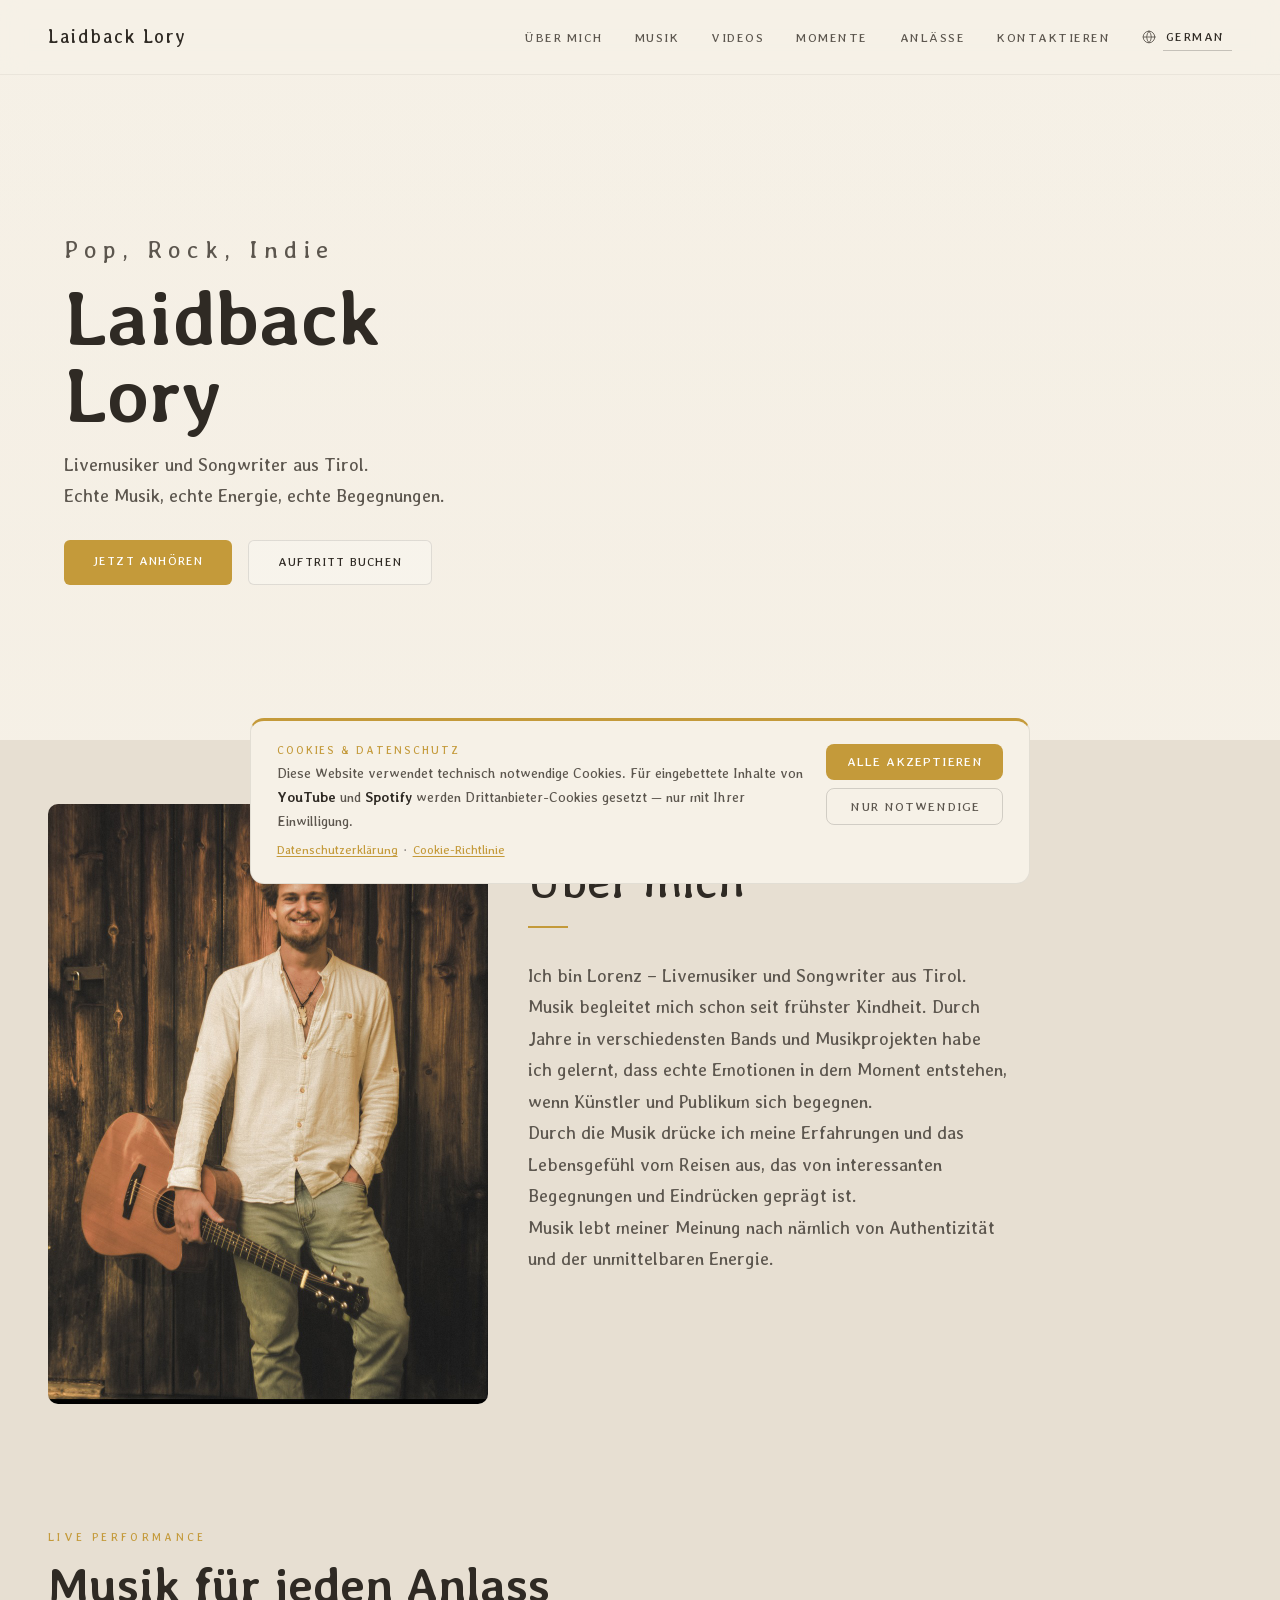
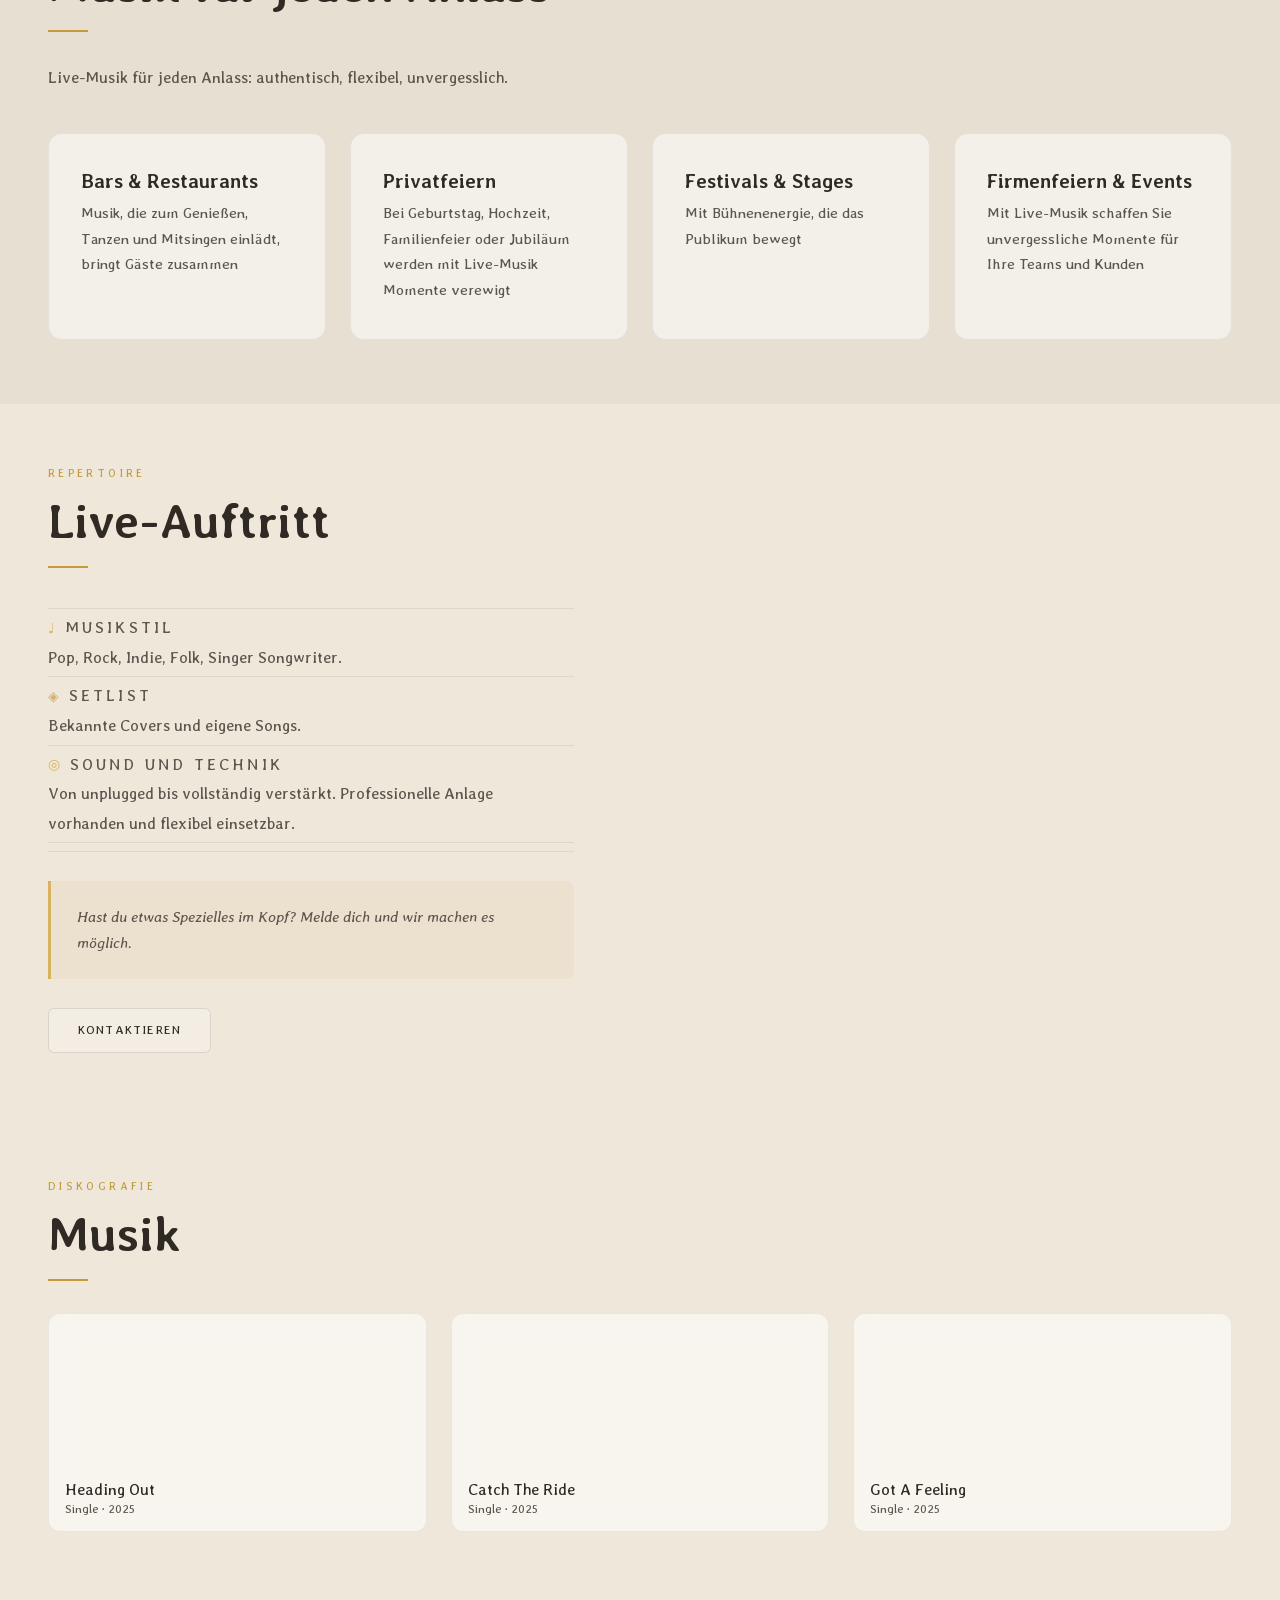
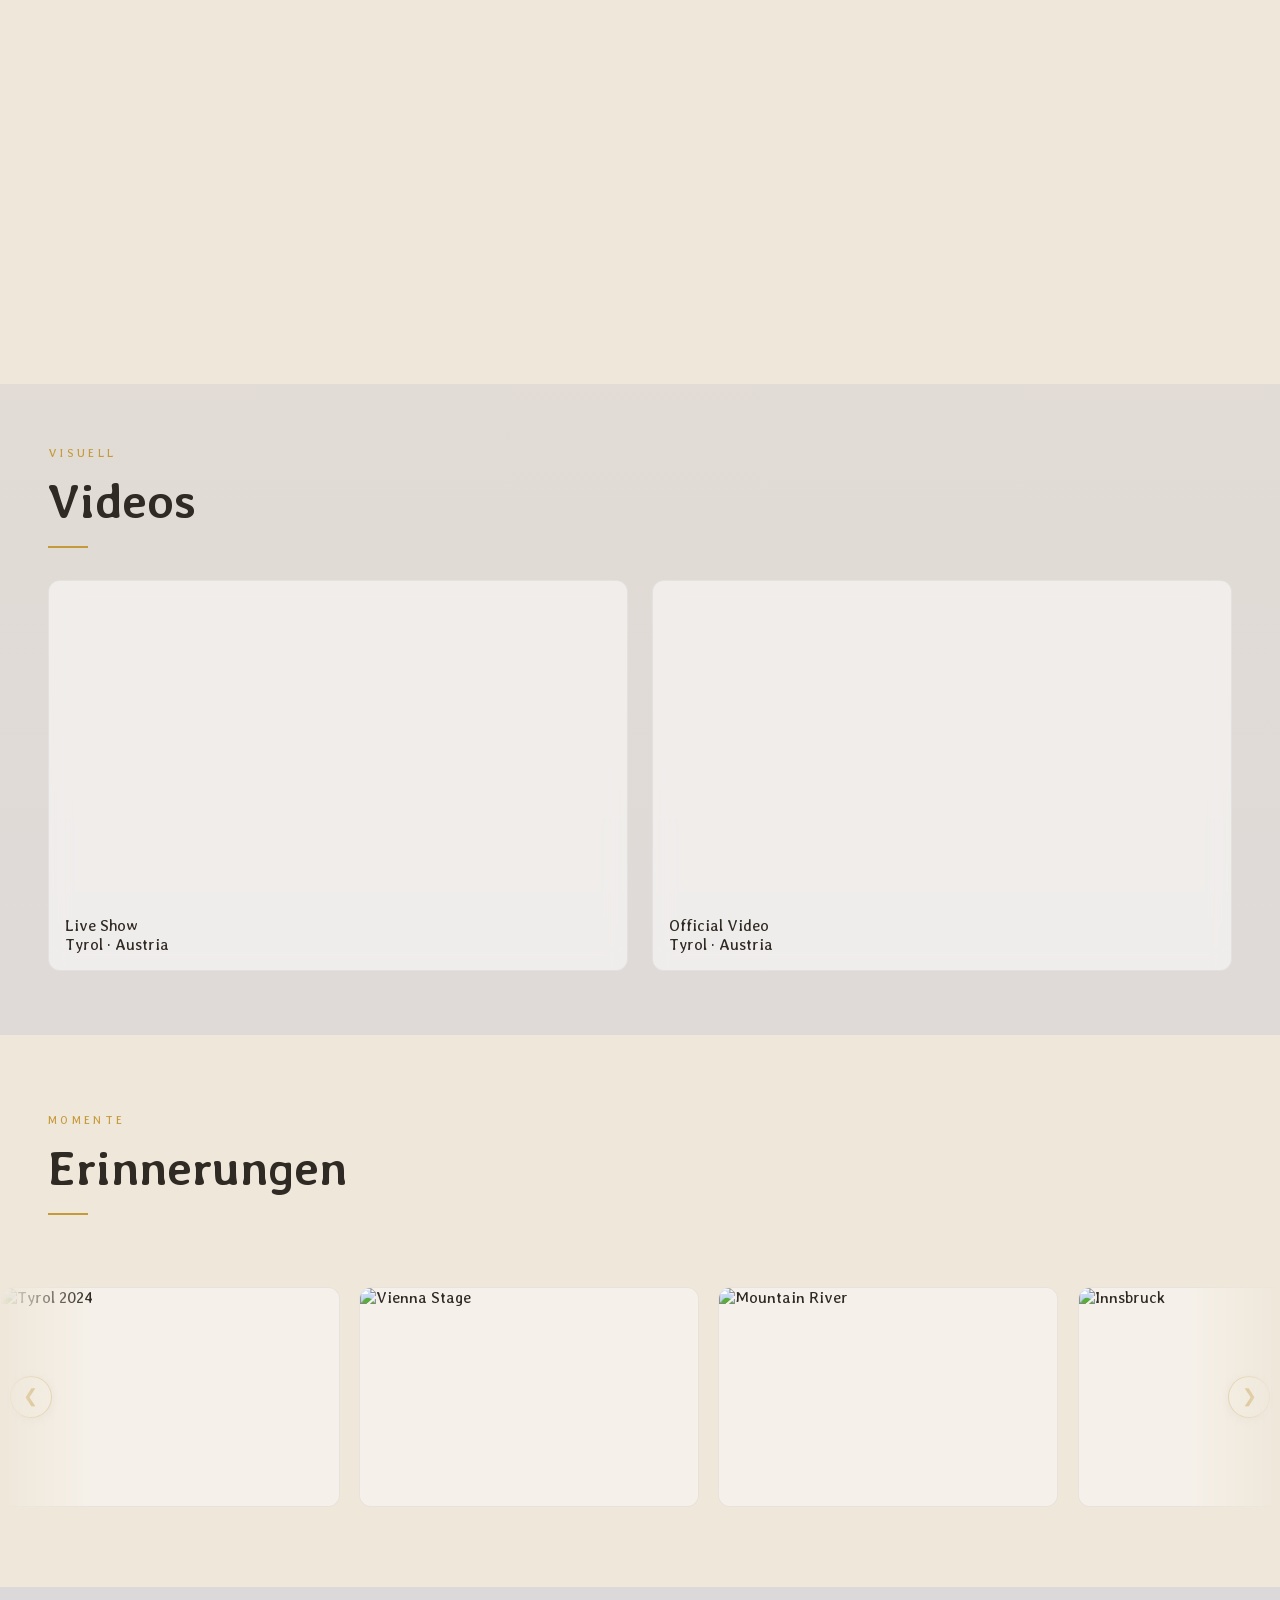
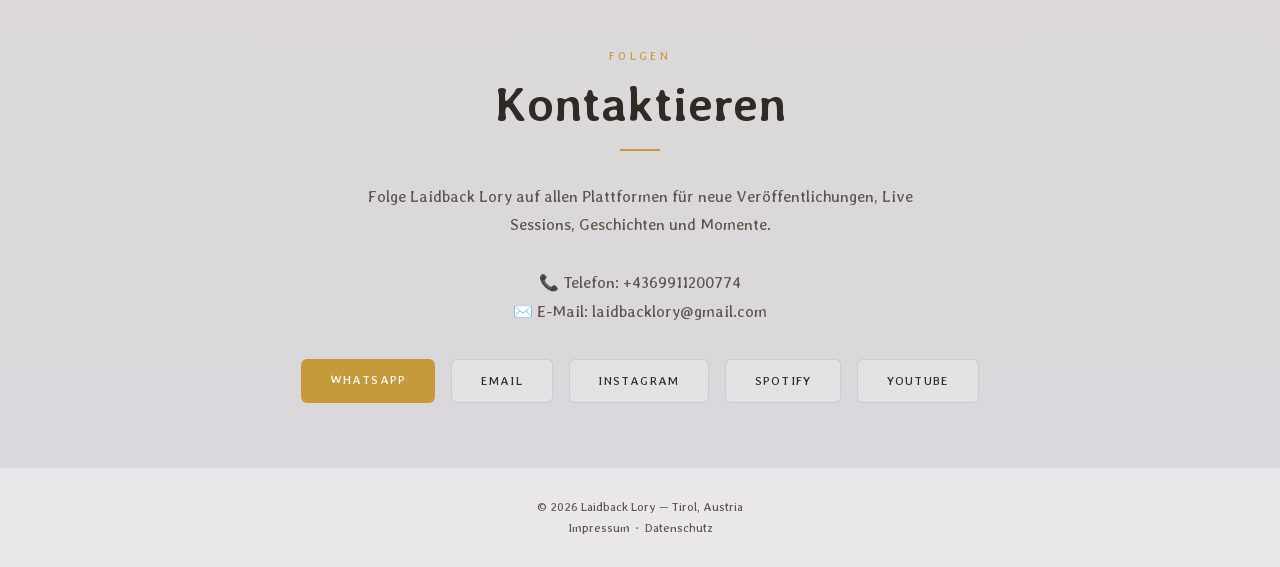
==== index.html @ b8205ab9 "textose" ====
<!DOCTYPE html>
<html lang="de">
<head>
  <meta charset="UTF-8" />
  <meta name="viewport" content="width=device-width, initial-scale=1.0"/>
  <link rel="icon" type="image/x-icon" href="./favicon.ico">
  <link rel="apple-touch-icon" href="./img/favicon.png">

  <!-- ═══════════════════════════════════════════════════
       SEO — Title & Description
       Palabras clave prioritarias: Livemusiker Tirol,
       Hochzeitsmusiker, Alleinunterhalter, Singer Songwriter
  ═══════════════════════════════════════════════════ -->
  <title>Laidback Lory — Livemusiker &amp; Singer Songwriter aus Tirol | Hochzeiten &amp; Events</title>
  <meta name="description" content="Livemusiker und Singer-Songwriter aus Tirol. Indie, Folk &amp; Akustikgitarre für Hochzeiten, Firmenfeiern, Festivals und Privatfeiern in Österreich. Jetzt Auftritt anfragen!">
  <meta name="robots" content="index, follow">

  <!-- ═══════════════════════════════════════════════════
       hreflang — indica a Google los 3 idiomas del sitio
  ═══════════════════════════════════════════════════ -->
  <link rel="alternate" hreflang="de" href="https://www.laidbacklory.com/">
  <link rel="alternate" hreflang="en" href="https://www.laidbacklory.com/?lang=en">
  <link rel="alternate" hreflang="es" href="https://www.laidbacklory.com/?lang=es">
  <link rel="alternate" hreflang="x-default" href="https://www.laidbacklory.com/">

  <!-- ═══════════════════════════════════════════════════
       Open Graph (redes sociales)
  ═══════════════════════════════════════════════════ -->
  <meta property="og:type"        content="website">
  <meta property="og:url"         content="https://www.laidbacklory.com/">
  <meta property="og:title"       content="Laidback Lory — Livemusiker aus Tirol | Hochzeiten &amp; Events">
  <meta property="og:description" content="Livemusiker und Singer-Songwriter aus Tirol. Indie, Folk &amp; Akustikgitarre für Hochzeiten, Firmenfeiern und Festivals in Österreich.">
  <meta property="og:image"       content="https://www.laidbacklory.com/img/og-image.jpg">
  <meta property="og:locale"      content="de_AT">
  <meta property="og:locale:alternate" content="en_US">
  <meta property="og:locale:alternate" content="es_ES">
  <meta name="twitter:card"        content="summary_large_image">
  <meta name="twitter:title"       content="Laidback Lory — Livemusiker aus Tirol">
  <meta name="twitter:description" content="Indie, Folk &amp; Akustikgitarre für Hochzeiten und Events in Tirol &amp; Österreich.">
  <meta name="twitter:image"       content="https://www.laidbacklory.com/img/og-image.jpg">
  <link rel="canonical" href="https://www.laidbacklory.com/">

  <!-- ═══════════════════════════════════════════════════
       Schema.org — MusicGroup (datos estructurados)
       Ayuda a Google a entender quién es, qué hace y dónde
  ═══════════════════════════════════════════════════ -->
  <script type="application/ld+json">
  {
    "@context": "https://schema.org",
    "@type": "MusicGroup",
    "name": "Laidback Lory",
    "url": "https://www.laidbacklory.com",
    "description": "Livemusiker und Singer-Songwriter aus Tirol, Österreich. Indie, Folk, Pop und Akustikgitarre für Hochzeiten, Firmenfeiern, Festivals und Privatfeiern.",
    "genre": ["Folk", "Indie", "Pop", "Rock", "Acoustic", "Singer-Songwriter"],
    "areaServed": [
      { "@type": "AdministrativeArea", "name": "Tirol" },
      { "@type": "Country", "name": "Österreich" },
      { "@type": "Country", "name": "Austria" }
    ],
    "knowsLanguage": ["de", "en", "es"],
    "contactPoint": {
      "@type": "ContactPoint",
      "telephone": "+43-000-000-000",
      "contactType": "bookings",
      "availableLanguage": ["German", "English", "Spanish"]
    },
    "sameAs": [
      "https://www.instagram.com/laidbacklory",
      "https://open.spotify.com/artist/laidbacklory",
      "https://www.youtube.com/@laidbacklory"
    ],
    "performer": {
      "@type": "Person",
      "name": "Lorenz",
      "jobTitle": "Livemusiker & Singer-Songwriter",
      "address": {
        "@type": "PostalAddress",
        "addressRegion": "Tirol",
        "addressCountry": "AT"
      }
    }
  }
  </script>

  <link href="https://fonts.googleapis.com/css2?family=Averia+Libre:ital,wght@0,300;0,400;0,700;1,300;1,400;1,700&family=Londrina+Solid:wght@100;300;400;900&display=swap" rel="stylesheet">
  <link href="https://fonts.googleapis.com/css2?family=Averia+Libre:ital,wght@0,300;0,400;0,700;1,300;1,400;1,700&family=Londrina+Solid:wght@100;300;400;900&family=Potta+One&family=Titan+One&display=swap" rel="stylesheet">
  <link href="https://fonts.googleapis.com/css2?family=Averia+Libre:ital,wght@0,300;0,400;0,700;1,300;1,400;1,700&family=Caprasimo&family=Londrina+Solid:wght@100;300;400;900&family=Potta+One&family=Titan+One&display=swap" rel="stylesheet">
  <link href="https://fonts.googleapis.com/css2?family=Cormorant+Garamond:ital,wght@0,300;0,400;0,500;0,600;0,700;1,300;1,400;1,500;1,600;1,700&family=Averia+Libre:ital,wght@0,300;0,400;0,700;1,300;1,400;1,700&family=Londrina+Solid:wght@100;300;400;900&display=swap" rel="stylesheet">

  <link rel="stylesheet" href="style.css">

  <style>
    /* ─────────────────────────────────────────────────────────
       Estilos de layout del Hero y About.
       Los tamaños de imagen y fuentes se controlan desde style.css
       en la sección "ZONA DE EDICIÓN FÁCIL" al principio del archivo.
    ───────────────────────────────────────────────────────── */
    #hero {
      height: calc(100vh - 160px) !important;
      min-height: 500px !important;
      display: flex !important;
      align-items: center !important;
      justify-content: flex-start !important;
      padding: 9rem 4rem 4rem !important;
      box-sizing: border-box !important;
    }
    #hero h1 {
      line-height: 1.0;
      margin-bottom: 1rem;
    }
    #hero .hero-sub {
      margin-bottom: 1.8rem;
      max-width: 520px;
    }
    #about {
      display: flex;
      align-items: center;
      box-sizing: border-box;
    }
    #about .about-inner {
      gap: 2.5rem;
      max-width: 960px;
      align-items: stretch;
    }

    @media (max-width: 768px) {
      #hero {
        height: auto !important;
        min-height: 55vh !important;
        padding: 6rem 1.5rem 3rem !important;
        align-items: flex-start !important;
      }
      #hero .hero-sub { max-width: 100%; }
      .hero-ctas { justify-content: center; }
      #about .about-inner {
        flex-direction: column;
        text-align: left;
        gap: 1rem;
      }
      #about .about-text .section-label,
      #about .about-text h2 {
        text-align: left;
        color: var(--text-dark);
      }
      #about .about-text .section-label {
        color: #c49a3a; /* --mustard */
      }
    }
  </style>
</head>

<body>

  <nav>
    <a href="#hero" class="nav-logo">Laidback Lory</a>

    <!-- Botón hamburguesa — solo visible en mobile (CSS lo muestra) -->
    <button class="nav-hamburger" id="navHamburger" aria-label="Open menu" aria-expanded="false">
      <span></span>
      <span></span>
      <span></span>
    </button>

    <div class="nav-right" id="navRight">
      <ul class="nav-links">
         <li><a href="#about"     data-i18n="about">About</a></li>
        <li><a href="#music"     data-i18n="music">Music</a></li>
        <li><a href="#videos"    data-i18n="videos">Videos</a></li>
        <li><a href="#galeria"   data-i18n="navMoments">Moments</a></li>
        <li><a href="#servicios" data-i18n="navLive">Live</a></li>
        <li><a href="#contact"   data-i18n="contact">Connect</a></li>
      </ul>
      <div style="display:flex; align-items:center; gap:0.4rem;">
  <svg width="14" height="14" viewBox="0 0 24 24" fill="none" stroke="currentColor" stroke-width="1.5" stroke-linecap="round" stroke-linejoin="round" style="color:var(--text-soft); flex-shrink:0;">
    <circle cx="12" cy="12" r="10"/>
    <path d="M2 12h20M12 2a15.3 15.3 0 0 1 4 10 15.3 15.3 0 0 1-4 10 15.3 15.3 0 0 1-4-10 15.3 15.3 0 0 1 4-10z"/>
  </svg>
  <select id="languageSwitcher">
    <option value="en">English</option>
    <option value="es">Spanish</option>
    <option value="de">German</option>
  </select>
</div>
    </div>
  </nav>


  <!-- HERO — mitad superior de la pantalla -->
  <section id="hero">
    <div class="hero-content">
      <p class="hero-tag" data-i18n="heroTag">Austrian Indie / Folk Soul</p>
      <h1>Laidback<br>Lory</h1>
      <p class="hero-sub" data-i18n="heroSub">
        Livemusiker und Songwriter aus Tirol
Echte Musik, echte Energie, echte Begegnungen
      </p>
      <div class="hero-ctas">
        <a href="#music"   class="btn btn-primary" data-i18n="listen">Jetzt anhören</a>
        <a href="#contact" class="btn btn-outline"  data-i18n="bookShow">Auftritt buchen</a>
      </div>
    </div>
  </section>


  <!-- ABOUT — mitad inferior de la pantalla, visible sin scroll -->
  <section id="about">
    <div class="about-inner">
      <img class="about-img" src="./img/Laidback_Lory-about.jpg" alt="Laidback Lory — Livemusiker und Singer-Songwriter aus Tirol, Österreich">
      <div class="about-text">
        <p class="section-label" data-i18n="artist">Der Kunstler</p>
        <h2 data-i18n="aboutTitle">Über mich</h2>
        <div class="divider"></div>
        <p data-i18n="about1">
        Ich bin Lorenz – Livemusiker und Songwriter aus Tirol. Musik begleitet mich schon seit frühster Kindheit. Durch Jahre in verschiedensten Bands und Musikprojekten habe ich gelernt, dass echte Emotionen in dem Moment entstehen, wenn Künstler und Publikum sich begegnen.<br>Durch die Musik drücke ich meine Erfahrungen und das Lebensgefühl vom Reisen aus, das von interessanten Begegnungen und Eindrücken geprägt ist.<br>Musik lebt meiner Meinung nach nämlich von Authentizität und der unmittelbaren Energie.<br>Für verschiedenste Feiern und Events passe ich mein Set flexibel an die Atmosphäre vor Ort an.
      </p>
        <!-- <p data-i18n="about2" style="margin-top:0.4rem;">
          Her music travels between quiet acoustic moments
          and atmospheric electronic soundscapes inspired by Central Europe.
        </p> -->  
      </div>
    </div>
  </section>


  <!-- El resto del sitio — sin cambios -->
    <section id="servicios">
    <p class="section-label rv" data-i18n="liveLabel">Live Performance</p>
    <h2 class="rv rv-d1" data-i18n="serviciosTitle">Musik fur <em>jeden Anlass</em></h2>
    <div class="divider rv rv-d2"></div>
    <p class="rv rv-d2" style="max-width:580px; color:var(--text-soft); line-height:1.8; margin-bottom:0;" data-i18n="serviciosSub">
     Live-Musik für jeden Anlass: authentisch, flexibel, unvergesslich
    </p>
    <div class="servicios-grid">
      <article class="s-card rv rv-d1"><h3 data-i18n="s1Title">Bars & Restaurants</h3><p data-i18n="s1Text">Musik, die zum Genießen, Tanzen und Mitsingen einlädt bringt Gäste zusammen</p></article>
      <article class="s-card rv rv-d2"><h3 data-i18n="s2Title">Privatfeiern</h3><p data-i18n="s2Text">Mit Live-Musik werden Geburtstag, Familienfeier oder Jubiläum zu einem echten Highlight</p></article>
      <article class="s-card rv rv-d3"><h3 data-i18n="s3Title">Festivals & Stages</h3><p data-i18n="s3Text">Mit Bühnenenergie, die das Publikum bewegt</p></article>
      <article class="s-card rv rv-d3"><h3 data-i18n="s4Title">Firmenfeiern & Events</h3><p data-i18n="s4Text">Mit Live-Musik schaffen Sie unvergessliche Momente für Ihre Teams und Kunden</p></article>
    </div>
  </section>

  <section id="repertorio">
    <p class="section-label rv" data-i18n="repLabel">Repertoire</p>
    <h2 class="rv rv-d1" data-i18n="repTitle">Live-Auftritt</h2>
    <div class="divider rv rv-d1"></div>
    <div class="rep-layout">
      <div class="rep-sticky">
        <div class="rep-pillars rv rv-d2">
          <div class="rep-pillar">
            <div>
              <p class="rep-pillar-title"><span class="rep-pillar-icon">♩</span><span data-i18n="pillar1Title">Musikstil</span></p>
              <p class="rep-pillar-text" data-i18n="pillar1Text">Indie, Folk, Pop, Rock & Singer-Songwriter — Covers und eigene Songs</p>
            </div>
          </div>
          <div class="rep-pillar">
            <div>
              <p class="rep-pillar-title"><span class="rep-pillar-icon">◈</span><span data-i18n="pillar2Title">Equipment</span></p>
              <p class="rep-pillar-text" data-i18n="pillar2Text">Gitarre, Looper, professionelle PA-Anlage — von unplugged bis vollverstärkt</p>
            </div>
          </div>
          <div class="rep-pillar">
            <div>
              <p class="rep-pillar-title"><span class="rep-pillar-icon">◎</span><span data-i18n="pillar3Title">Flexibilität</span></p>
              <p class="rep-pillar-text" data-i18n="pillar3Text">Set-Dauer und Repertoire individuell anpassbar — Songwünsche willkommen</p>
            </div>
          </div>
          <div class="rep-pillar">
            <!-- <div>
              <p class="rep-pillar-title"><span class="rep-pillar-icon">✦</span><span data-i18n="pillar4Title">Format</span></p>
              <p class="rep-pillar-text" data-i18n="pillar4Text">Solo-Auftritt — ideal für intime Bühnen bis zu mittelgroßen Veranstaltungen</p>
            </div> -->
          </div>
        </div>
        <blockquote class="rep-note rv rv-d2" data-i18n="repNote">Have a special song in mind? Get in touch and we'll make it happen.</blockquote>
        <div class="rv rv-d3"><a href="#contact" class="btn btn-outline" data-i18n="repCta">Request full setlist</a></div>
      </div>
    </div>
  </section>

 <section id="music">
    <p class="section-label" data-i18n="discography">Discography</p>
    <h2 data-i18n="music">Music</h2>
    <div class="divider"></div>
    <div class="music-grid">
      <div class="track-card">
        <iframe data-src="https://open.spotify.com/embed/track/6Fq4DmvJcsZz1ywPR0eYbF?utm_source=generator"
          height="152" frameborder="0" allowfullscreen loading="lazy"></iframe>
        <div class="track-info">
          <div class="track-title">Heading Out</div>
          <div class="track-meta">Single · 2025</div>
        </div>
      </div>
      <div class="track-card">
        <iframe data-src="https://open.spotify.com/embed/track/1SypeqKAoQHPeNFh4oejbU?utm_source=generator"
          height="152" frameborder="0" allowfullscreen loading="lazy"></iframe>
        <div class="track-info">
          <div class="track-title">Catch The Ride</div>
          <div class="track-meta">Single · 2025</div>
        </div>
      </div>
      <div class="track-card">
        <iframe data-src="https://open.spotify.com/embed/track/1qgeUpsmSzLMVJacDLlB7W?utm_source=generator"
          height="152" frameborder="0" allowfullscreen loading="lazy"></iframe>
        <div class="track-info">
          <div class="track-title">Got A Feeling</div>
          <div class="track-meta">Single · 2025</div>
        </div>
      </div>
    </div>

    <iframe data-src="https://open.spotify.com/embed/artist/5jJbUvjXngPY0l676sx9o9?utm_source=generator"
      height="352" frameborder="0" allowfullscreen loading="lazy"
      style="width:100%; margin-top:2rem; border-radius:12px;"></iframe>

  </section>

  <section id="videos">
    <p class="section-label" data-i18n="visual">Visual</p>
    <h2 data-i18n="videos">Videos</h2>
    <div class="divider"></div>
    <div class="videos-grid">
      <div class="video-card">
        <iframe id="yt-player-1" width="560" height="315" data-src="https://www.youtube.com/embed/ZXXaBeXzR88?si=EZ4oZ8S_-kQ9oPBI&enablejsapi=1" title="YouTube video player" frameborder="0" allow="accelerometer; autoplay; clipboard-write; encrypted-media; gyroscope; picture-in-picture; web-share" referrerpolicy="strict-origin-when-cross-origin" allowfullscreen></iframe>
        <div class="video-caption">
          <div class="video-title">Live Show</div>
          <div class="video-meta">Tyrol · Austria</div>
        </div>
      </div>
      <div class="video-card">
       <iframe id="yt-player-2" width="560" height="315" data-src="https://www.youtube.com/embed/-y1u0v4qzKI?si=m6DrX0H7h5IZ5uZw&enablejsapi=1" title="YouTube video player" frameborder="0" allow="accelerometer; autoplay; clipboard-write; encrypted-media; gyroscope; picture-in-picture; web-share" referrerpolicy="strict-origin-when-cross-origin" allowfullscreen></iframe>
        <div class="video-caption">
          <div class="video-title">Official Video</div>
          <div class="video-meta">Tyrol · Austria</div>
        </div>
      </div>
    </div>
  </section>

  <section id="galeria">
    <div class="galeria-header">
      <p class="section-label rv" data-i18n="momentsLabel">Momente</p>
      <h2 class="rv rv-d1" data-i18n="momentsTitle">Live <em>Erinnerungen</em></h2>
      <div class="divider rv rv-d2"></div>
    </div>
    <div class="carousel-wrap">
      <button class="carousel-btn prev" id="carouselPrev" aria-label="Anterior">&#10094;</button>
      <button class="carousel-btn next" id="carouselNext" aria-label="Siguiente">&#10095;</button>
      <div class="carousel-track" id="carouselTrack">
        <div class="c-item"><img src="img/examp2.png" alt="Tyrol 2024" loading="lazy"><div class="c-overlay"><span class="c-label">Tyrol Sessions · 2024</span></div></div>
        <div class="c-item"><img src="img/Laidback Lory--3.jpg" alt="Vienna Stage" loading="lazy"><div class="c-overlay"><span class="c-label">Vienna Stage · Jan 2025</span></div></div>
        <div class="c-item"><img src="https://images.unsplash.com/photo-1506157786151-b8491531f063?w=800&q=80" alt="Mountain River" loading="lazy"><div class="c-overlay"><span class="c-label">Mountain River Session</span></div></div>
        <div class="c-item"><img src="https://images.unsplash.com/photo-1415201364774-f6f0bb35f28f?w=800&q=80" alt="Innsbruck" loading="lazy"><div class="c-overlay"><span class="c-label">Acoustic Set · Innsbruck</span></div></div>
        <div class="c-item"><img src="https://images.unsplash.com/photo-1524368535928-5b5e00ddc76b?w=800&q=80" alt="Festival" loading="lazy"><div class="c-overlay"><span class="c-label">Outdoor Festival · Summer</span></div></div>
        <div class="c-item"><img src="https://images.unsplash.com/photo-1511671782779-c97d3d27a1d4?w=800&q=80" alt="Studio" loading="lazy"><div class="c-overlay"><span class="c-label">Studio Day · 2024</span></div></div>
        <!-- duplicados-->
        <div class="c-item" aria-hidden="true"><img src="img/examp2.png" alt="" loading="lazy"><div class="c-overlay"><span class="c-label">Tyrol Sessions · 2024</span></div></div>
        <div class="c-item" aria-hidden="true"><img src="img/Laidback Lory-4308 1.jpg" alt="" loading="lazy"><div class="c-overlay"><span class="c-label">Vienna Stage · Jan 2025</span></div></div>
        <div class="c-item" aria-hidden="true"><img src="https://images.unsplash.com/photo-1506157786151-b8491531f063?w=800&q=80" alt="" loading="lazy"><div class="c-overlay"><span class="c-label">Mountain River Session</span></div></div>
        <div class="c-item" aria-hidden="true"><img src="https://images.unsplash.com/photo-1415201364774-f6f0bb35f28f?w=800&q=80" alt="" loading="lazy"><div class="c-overlay"><span class="c-label">Acoustic Set · Innsbruck</span></div></div>
        <div class="c-item" aria-hidden="true"><img src="https://images.unsplash.com/photo-1524368535928-5b5e00ddc76b?w=800&q=80" alt="" loading="lazy"><div class="c-overlay"><span class="c-label">Outdoor Festival · Summer</span></div></div>
        <div class="c-item" aria-hidden="true"><img src="https://images.unsplash.com/photo-1511671782779-c97d3d27a1d4?w=800&q=80" alt="" loading="lazy"><div class="c-overlay"><span class="c-label">Studio Day · 2024</span></div></div>
      </div>
    </div>
  </section>

  <section id="contact">
    <div style="display:flex; flex-direction:column; align-items:center; text-align:center;">
      <p class="section-label" data-i18n="followAlong">Folgen</p>
      <h2 data-i18n="connect">kontaktieren</h2>
      <div class="divider" style="margin-left:auto; margin-right:auto;"></div>
      <p data-i18n="connectText" style="max-width:600px; line-height:1.8; color:var(--text-soft); margin-bottom:2rem;">
        Folge Laidback Lory auf allen Plattformen fur neue Veroffentlichungen, live Sessions, Geschichten und Momente.
      </p>
      <div class="social-buttons">
        <a href="https://wa.me/4369911200774?text=Hi%20Lory!%20I%27d%20like%20to%20book%20a%20show." target="_blank" rel="noopener" class="btn btn-primary">WhatsApp</a>
        <a href="mailto:laidbacklory@gmail.com" class="btn btn-outline">Email</a>
        <a href="https://www.instagram.com/laidbacklory" target="_blank" rel="noopener" class="btn btn-outline">Instagram</a>
        <a href="https://open.spotify.com/artist/5jJbUvjXngPY0l676sx9o9" target="_blank" rel="noopener" class="btn btn-outline">Spotify</a>
        <a href="https://www.youtube.com/@laidbacklory" target="_blank" rel="noopener" class="btn btn-outline">YouTube</a>
      </div>
    </div>
  </section>

  <footer>
  <p>© 2026 Laidback Lory — Tirol, Austria</p>
  <p style="margin-top:0.4rem;">
    <a href="impressum.html">Impressum</a> &nbsp;·&nbsp;
    <a href="datenschutz.html">Datenschutz</a>
  </p>
</footer>

  <script>
    const obs = new IntersectionObserver(entries => {
      entries.forEach(e => { if (e.isIntersecting) e.target.classList.add('v'); });
    }, { threshold: .1 });
    document.querySelectorAll('.rv').forEach(el => obs.observe(el));

    const translations = {
      en: {
music: "Music",
videos: "Videos",
about: "About Me",
contact: "Contact",
navMoments: "Moments",
navLive: "Live",

heroTag: "Austrian Indie / Folk Soul",
heroSub: "Live musician and songwriter from Tyrol.<br> Real music, real energy, real connections.",

listen: "Listen Now",
bookShow: "Book a Show",

discography: "Discography",
visual: "Visual",

artist: "The Artist",
aboutTitle: "About Me",

about1: "I'm Lorenz – a live musician and songwriter from Tyrol. Music has been part of my life since early childhood. Through years of playing in various bands and music projects, I've learned that genuine emotions arise when artists and audiences truly connect.<br>Through my music, I express my experiences and the spirit of travel, shaped by meaningful encounters and lasting impressions.<br>I believe music thrives on authenticity and the energy created in the moment.<br>For all kinds of celebrations and events, I adapt my set flexibly to match the atmosphere of the occasion.",

about2: "",

momentsLabel: "Moments",
momentsTitle: "Live Memories",

liveLabel: "Live Performance",
serviciosTitle: "Music for Every Occasion",
serviciosSub: "Live music for every occasion: authentic, flexible, unforgettable.",

s1Title: "Bars & Restaurants",
s1Text: "Music that invites people to enjoy, dance, and sing along, bringing guests together.",

s2Title: "Private Celebrations",
s2Text: "Live music turns birthdays, family celebrations, and anniversaries into truly memorable highlights.",

s3Title: "Festivals & Stages",
s3Text: "With stage energy that moves and engages the audience.",

s4Title: "Corporate Events",
s4Text: "Live music creates unforgettable moments for your teams and clients.",

repLabel: "Repertoire",
repTitle: "Live Performance",

pillar1Title: "Music Style",
pillar1Text: "Pop, Rock, Indie, Folk, Singer-Songwriter",
pillar2Title: "Setlist",
pillar2Text: "Well-known covers and original songs. Happy to discuss song requests in advance!",
pillar3Title: "Sound & Equipment",
pillar3Text: "From unplugged to fully amplified. Professional PA system available and flexibly deployable.",
pillar4Title: "Flexible Line-up",
pillar4Text: "Solo acoustic, duo or band — depending on the event and desired atmosphere.",

repNote: "Have a special song in mind? Get in touch and we'll make it happen.",
repCta: "Request Full Setlist",

followAlong: "Follow Along",
connect: "Contact",

connectText: "Follow Laidback Lory across all platforms for new releases, live sessions, stories and memorable moments.<br><br>📞 Phone: +43 XXX XXX XXXX<br>✉️ Email: info@laidbacklory.com",
},

      es: {
music: "Música",
videos: "Videos",
about: "Sobre mí",
contact: "Contacto",
navMoments: "Momentos",
navLive: "En Vivo",

heroTag: "Indie / Folk Soul Austríaco",
heroSub: "Músico en vivo y cantautor de Tirol.<br> Música auténtica, energía auténtica y encuentros genuinos.",

listen: "Escuchar",
bookShow: "Reservar Show",

discography: "Discografía",
visual: "Visual",

artist: "El Artista",
aboutTitle: "Sobre mí",

about1: "Soy Lorenz, músico en vivo y cantautor de Tirol. La música me acompaña desde mi más temprana infancia. Tras años tocando en diferentes bandas y proyectos musicales, aprendí que las emociones más auténticas surgen cuando artistas y público se encuentran.<br>A través de mi música expreso mis experiencias y el espíritu de los viajes, marcados por encuentros interesantes e impresiones inolvidables.<br>Creo que la música vive de la autenticidad y de la energía que se crea en el momento.<br>Para todo tipo de celebraciones y eventos adapto mi repertorio de forma flexible a la atmósfera de cada ocasión.",

about2: "",

momentsLabel: "Momentos",
momentsTitle: "Recuerdos en Vivo",

liveLabel: "Actuación en Vivo",
serviciosTitle: "Música para Cada Ocasión",
serviciosSub: "Música en vivo para cualquier ocasión: auténtica, flexible e inolvidable.",

s1Title: "Bares y Restaurantes",
s1Text: "Música que invita a disfrutar, bailar y cantar juntos, creando momentos especiales entre los invitados.",

s2Title: "Celebraciones Privadas",
s2Text: "Con música en vivo, cumpleaños, reuniones familiares o aniversarios se convierten en momentos realmente memorables.",

s3Title: "Festivales y Escenarios",
s3Text: "Con una energía escénica que conecta y emociona al público.",

s4Title: "Eventos Corporativos",
s4Text: "La música en vivo crea momentos inolvidables para equipos, clientes e invitados.",

repLabel: "Repertorio",
repTitle: "Actuación en Vivo",

pillar1Title: "Estilo Musical",
pillar1Text: "Pop, Rock, Indie, Folk, Cantautor",
pillar2Title: "Setlist",
pillar2Text: "Versiones conocidas y canciones propias. ¡Con gusto hablamos de peticiones con antelación!",
pillar3Title: "Sonido y Equipamiento",
pillar3Text: "Desde acústico hasta totalmente amplificado. Sistema PA profesional disponible y de uso flexible.",
pillar4Title: "Formación Flexible",
pillar4Text: "Solo acústico, dúo o banda — según el evento y el ambiente deseado.",

repNote: "¿Tienes una canción especial en mente? Ponte en contacto y la haremos realidad.",
repCta: "Solicitar Repertorio Completo",

followAlong: "Sígueme",
connect: "Contacto",

connectText: "Sigue a Laidback Lory en todas las plataformas para descubrir nuevos lanzamientos, sesiones en vivo, historias y momentos especiales.<br><br>📞 Teléfono: +43 XXX XXX XXXX<br>✉️ Email: info@laidbacklory.com",
},

     de: {
music: "Musik",
videos: "Videos",
about: "Über mich",
contact: "Kontaktieren",
navMoments: "Momente",
navLive: "Anlässe",

heroTag: "Pop, Rock, Indie",
heroSub: "Livemusiker und Songwriter aus Tirol.<br> Echte Musik, echte Energie, echte Begegnungen.",

listen: "Jetzt anhören",
bookShow: "Auftritt buchen",

discography: "Diskografie",
visual: "Visuell",

artist: "Der Künstler",
aboutTitle: "Über mich",

about1: "Ich bin Lorenz – Livemusiker und Songwriter aus Tirol. Musik begleitet mich schon seit frühster Kindheit. Durch Jahre in verschiedensten Bands und Musikprojekten habe ich gelernt, dass echte Emotionen in dem Moment entstehen, wenn Künstler und Publikum sich begegnen.<br>Durch die Musik drücke ich meine Erfahrungen und das Lebensgefühl vom Reisen aus, das von interessanten Begegnungen und Eindrücken geprägt ist.<br>Musik lebt meiner Meinung nach nämlich von Authentizität und der unmittelbaren Energie.",

about2: "",

momentsLabel: "Momente",
momentsTitle: "Erinnerungen",

liveLabel: "Live Performance",
serviciosTitle: "Musik für jeden Anlass",
serviciosSub: "Live-Musik für jeden Anlass: authentisch, flexibel, unvergesslich.",

s1Title: "Bars & Restaurants",
s1Text: "Musik, die zum Genießen, Tanzen und Mitsingen einlädt, bringt Gäste zusammen",

s2Title: "Privatfeiern",
s2Text: "Bei Geburtstag, Hochzeit, Familienfeier oder Jubiläum werden mit Live-Musik Momente verewigt",

s3Title: "Festivals & Stages",
s3Text: "Mit Bühnenenergie, die das Publikum bewegt",

s4Title: "Firmenfeiern & Events",
s4Text: "Mit Live-Musik schaffen Sie unvergessliche Momente für Ihre Teams und Kunden",

repLabel: "Repertoire",
repTitle: "Live-Auftritt",

pillar1Title: "Musikstil",
pillar1Text: "Pop, Rock, Indie, Folk, Singer Songwriter.",

pillar2Title: "Setlist",
pillar2Text: "Bekannte Covers und eigene Songs.",

pillar3Title: "Sound und Technik",
pillar3Text: "Von unplugged bis vollständig verstärkt. Professionelle Anlage vorhanden und flexibel einsetzbar.",

pillar4Title: "Flexible Besetzung",
pillar4Text: "Solo-Akustik, Duo oder Band - je nach Veranstaltung und gewunschter Atmosphäre.",

repNote: "Hast du etwas Spezielles im Kopf? Melde dich und wir machen es möglich.",
repCta: "Kontaktieren",

followAlong: "Folgen",
connect: "Kontaktieren",

connectText: "Folge Laidback Lory auf allen Plattformen für neue Veröffentlichungen, Live Sessions, Geschichten und Momente.<br><br>📞 Telefon: +4369911200774<br>✉️ E-Mail: laidbacklory@gmail.com",
}
    };

    function setLanguage(lang) {
      document.querySelectorAll('[data-i18n]').forEach(el => {
        const key = el.getAttribute('data-i18n');
        if (translations[lang]?.[key]) el.innerHTML = translations[lang][key];
      });
      localStorage.setItem('language', lang);
    }

    // ── Menú hamburguesa ─────────────────────────────────────
    const hamburger = document.getElementById('navHamburger');
    const navRight  = document.getElementById('navRight');

    hamburger.addEventListener('click', () => {
      const isOpen = navRight.classList.toggle('open');
      hamburger.classList.toggle('open', isOpen);
      hamburger.setAttribute('aria-expanded', isOpen);
      document.body.style.overflow = isOpen ? 'hidden' : '';
    });

    document.querySelectorAll('.nav-links a').forEach(link => {
      link.addEventListener('click', () => {
        navRight.classList.remove('open');
        hamburger.classList.remove('open');
        hamburger.setAttribute('aria-expanded', false);
        document.body.style.overflow = '';
      });
    });

    const switcher = document.getElementById('languageSwitcher');
    switcher.addEventListener('change', e => setLanguage(e.target.value));
    const saved = 'de';
    switcher.value = saved;
    setLanguage(saved);

    // ── YouTube: un solo video a la vez ──────────────────────
    // La API de YouTube llama a onYouTubeIframeAPIReady cuando está lista
    const tag = document.createElement('script');
    tag.src = 'https://www.youtube.com/iframe_api';
    document.head.appendChild(tag);

    let ytPlayers = [];

    window.onYouTubeIframeAPIReady = function() {
      ['yt-player-1', 'yt-player-2'].forEach(id => {
        const player = new YT.Player(id, {
          events: {
            onStateChange: function(event) {
              // Si este video empieza a reproducirse, pausar todos los demás
              if (event.data === YT.PlayerState.PLAYING) {
                ytPlayers.forEach(p => {
                  if (p !== event.target) p.pauseVideo();
                });
              }
            }
          }
        });
        ytPlayers.push(player);
      });
    };

    // ── Carrusel: botones ❮ ❯ con bucle infinito ─────────────
    const track       = document.getElementById('carouselTrack');
    const btnPrev     = document.getElementById('carouselPrev');
    const btnNext     = document.getElementById('carouselNext');
    const STEP        = 360;   // px por click
    const RESUME_DELAY = 3000; // ms sin tocar → retoma auto-scroll
    let manualOffset  = 0;
    let resumeTimer   = null;
    let isPaused      = false;

    // Ancho del set original (la mitad del track, ya que hay duplicados)
    // Lo calculamos después de que cargue el DOM
    function getHalfWidth() {
      return track.scrollWidth / 2;
    }

    // Normaliza el offset para que siempre esté dentro del rango del set original
    // Así nunca se sale de las imágenes y el bucle es invisible
    function normalizeOffset(offset) {
      const half = getHalfWidth();
      // Si se fue demasiado a la derecha (prev excesivo), salta al espejo izquierdo
      if (offset > 0) return offset - half;
      // Si se fue demasiado a la izquierda (next excesivo), salta al espejo derecho
      if (offset < -half) return offset + half;
      return offset;
    }

    function freezeTrack() {
      if (isPaused) return;
      isPaused = true;
      const matrix = window.getComputedStyle(track).transform;
      const curX   = matrix === 'none' ? 0 : parseFloat(matrix.split(',')[4]);
      manualOffset = normalizeOffset(curX);
      track.style.animation = 'none';
      track.style.transform = `translateX(${manualOffset}px)`;
    }

    function scheduleResume() {
      clearTimeout(resumeTimer);
      resumeTimer = setTimeout(() => {
        isPaused = false;
        track.style.transform = '';
        track.style.animation  = '';
      }, RESUME_DELAY);
    }

    btnNext.addEventListener('click', () => {
      freezeTrack();
      manualOffset = normalizeOffset(manualOffset - STEP);
      track.style.transform = `translateX(${manualOffset}px)`;
      scheduleResume();
    });

    btnPrev.addEventListener('click', () => {
      freezeTrack();
      manualOffset = normalizeOffset(manualOffset + STEP);
      track.style.transform = `translateX(${manualOffset}px)`;
      scheduleResume();
    });
  </script>

<!-- Banner de Cookies -->
<div id="cookieBanner" style="position:fixed; bottom:0; left:0; right:0; z-index:2000; padding: 1rem; display:none;">
  <div style="background:#f6f1e7; border-radius:14px; border-top:3px solid #c49a3a; border-left:0.5px solid rgba(0,0,0,0.08); border-right:0.5px solid rgba(0,0,0,0.08); border-bottom:0.5px solid rgba(0,0,0,0.08); padding:1.4rem 1.6rem; max-width:780px; margin:0 auto; display:flex; align-items:flex-start; justify-content:space-between; gap:1.2rem; flex-wrap:wrap; font-family:'Averia Libre',serif;">
    <div style="flex:1; min-width:200px;">
      <p style="font-size:11px; letter-spacing:0.18em; text-transform:uppercase; color:#c49a3a; margin:0 0 0.35rem;">Cookies & Datenschutz</p>
      <p style="font-size:0.88rem; color:#5c564e; line-height:1.7; margin:0;">Diese Website verwendet technisch notwendige Cookies. Für eingebettete Inhalte von <strong style="color:#2f2a24;">YouTube</strong> und <strong style="color:#2f2a24;">Spotify</strong> werden Drittanbieter-Cookies gesetzt — nur mit Ihrer Einwilligung.</p>
      <p style="font-size:0.75rem; color:#8a8480; margin:0.45rem 0 0; line-height:1.6;">
        <a href="datenschutz.html" style="color:#c49a3a; text-decoration:underline; text-underline-offset:2px;">Datenschutzerklärung</a> &nbsp;·&nbsp;
        <a href="cookies.html" style="color:#c49a3a; text-decoration:underline; text-underline-offset:2px;">Cookie-Richtlinie</a>
      </p>
    </div>
    <div style="display:flex; flex-direction:column; gap:0.5rem; min-width:150px; justify-content:center;">
      <button onclick="acceptCookies()" style="background:#c49a3a; color:#fff; border:none; border-radius:8px; padding:0.65rem 1.3rem; font-size:0.8rem; letter-spacing:0.08em; cursor:pointer; text-transform:uppercase; font-family:'Averia Libre',serif;">Alle akzeptieren</button>
      <button onclick="declineCookies()" style="background:transparent; color:#5c564e; border:1px solid rgba(0,0,0,0.15); border-radius:8px; padding:0.65rem 1.3rem; font-size:0.8rem; letter-spacing:0.08em; cursor:pointer; text-transform:uppercase; font-family:'Averia Libre',serif;">Nur notwendige</button>
    </div>
  </div>
</div>

<script>
  function acceptCookies() {
  localStorage.setItem('cookieConsent', 'accepted');
  document.getElementById('cookieBanner').style.display = 'none';
  document.querySelectorAll('iframe[data-src]').forEach(iframe => {
    iframe.src = iframe.getAttribute('data-src');
  });
}
function declineCookies() {
  localStorage.setItem('cookieConsent', 'declined');
  document.getElementById('cookieBanner').style.display = 'none';
}
if (localStorage.getItem('cookieConsent') === 'accepted') {
  document.querySelectorAll('iframe[data-src]').forEach(iframe => {
    iframe.src = iframe.getAttribute('data-src');
  });
} else if (!localStorage.getItem('cookieConsent')) {
  document.getElementById('cookieBanner').style.display = 'block';
}
</script>

</body>
</html>
---- style.css ----
/* ============================================================
   LAIDBACK LORY — style.css
   ============================================================ */




/* ████████████████████████████████████████████████████████████
   ✏️  ZONA DE EDICIÓN FÁCIL — TIPOGRAFÍAS
   Aquí podés cambiar cada fuente por separado sin tocar nada más.
   Para cambiar una fuente: reemplazá el nombre entre comillas.
   Ejemplo: 'DM Sans' → 'Georgia' o cualquier fuente de Google Fonts.
   ████████████████████████████████████████████████████████████ */

:root {

  /* ── Fuentes ─────────────────────────────────────────────── */

  /* Fuente del CUERPO — texto general de la página */
  --font-body: 'Averia Libre', sans-serif;

  /* Fuente del LOGO en la barra de navegación */
  --font-nav-logo: 'Averia Libre', serif;

  /* Fuente del TÍTULO PRINCIPAL H1 (sección Hero) */
  --font-h1: 'Averia Libre', serif;

  /* Fuente de los TÍTULOS DE SECCIÓN H2 (About, Music, Videos, etc.) */
  --font-h2: 'Averia Libre', serif;

  /* Fuente de los TÍTULOS DE TARJETA H3 (Weddings, Festivals, etc.) */
  --font-h3: 'Averia Libre', serif;

  /* Fuente de los TÍTULOS DE TRACK en la sección Music */
  --font-track-title: 'Averia Libre', serif;

  /* Fuente de los TÍTULOS DE VIDEO en la sección Videos */
  --font-video-title: 'Averia Libre', serif;

  /* Fuente del NOMBRE DE GÉNERO en la sección Repertoire */
  --font-genre-name: 'Averia Libre', serif;

  /* ── Tamaños de fuente ───────────────────────────────────── */

  /* Tamaño del TÍTULO PRINCIPAL H1 — usa clamp(mínimo, escalable, máximo) */
  --size-h1: clamp(3rem, 6vw, 6.5rem);

  /* Tamaño de los TÍTULOS DE SECCIÓN H2 */
  --size-h2: clamp(2rem, 4vw, 3rem);

  /* Tamaño de los TÍTULOS DE TARJETA H3 (servicios) */
  --size-h3: 1.25rem;

  /* Tamaño del LOGO en la navegación */
  --size-nav-logo: 1.2rem;

  /* Tamaño de los LINKS de navegación */
  --size-nav-links: 0.78rem;

  /* Tamaño del SUBTÍTULO del Hero ("Austrian Indie / Folk Soul") */
  --size-hero-tag: 0.7rem;

  /* Tamaño de la ETIQUETA de sección (ej: "Discography", "The Artist") */
  --size-section-label: 0.7rem;

  /* Tamaño del texto de las TARJETAS de servicios */
  --size-card-text: 0.92rem;

}




/* ████████████████████████████████████████████████████████████
   🖼️  ZONA DE EDICIÓN FÁCIL — IMÁGENES Y MULTIMEDIA
   Aquí podés cambiar el tamaño de cada imagen/video por separado.
   ████████████████████████████████████████████████████████████ */

:root {

  /* ── FOTO DE PORTADA (Hero) ──────────────────────────────── */
  /* Ruta de la imagen de fondo del Hero */
  /* Para cambiarla: reemplazá la URL entre comillas */
  --hero-bg-image: url(./img/PSX_20251005_213804.jpg);

  /* ── FOTO DE ABOUT ───────────────────────────────────────── */
  /* Ancho de la foto en la sección About (escritorio) */
  --about-img-width-desktop: 440px;
  /* Alto de la foto en la sección About (escritorio) */
  --about-img-height-desktop: 600px;
  /* Ancho de la foto en la sección About (móvil) */
  --about-img-width-mobile: 100%;
  /* Alto de la foto en la sección About (móvil) */
  --about-img-height-mobile: 520px;

  /* ── FOTOS DEL CARRUSEL ──────────────────────────────────── */
  /* Ancho de cada foto en el carrusel (escritorio) */
  --carousel-item-width: 340px;
  /* Alto de cada foto en el carrusel (escritorio) */
  --carousel-item-height: 220px;
  /* Ancho de cada foto en el carrusel (móvil) */
  --carousel-item-width-mobile: 270px;
  /* Alto de cada foto en el carrusel (móvil) */
  --carousel-item-height-mobile: 175px;

  /* ── VIDEOS (YouTube) ────────────────────────────────────── */
  /* Los videos usan proporción 16:9 automática — se adaptan al contenedor */
  /* Ancho mínimo de cada columna de video */
  --video-col-min-width: 320px;

  /* ── MÚSICA (Spotify embeds) ─────────────────────────────── */
  /* Ancho mínimo de cada columna de música */
  --music-col-min-width: 280px;

}




/* ============================================================
   1. COLORES Y VARIABLES DE DISEÑO
   ============================================================ */
:root {
  --cream:        #f6f1e7;
  --sand:         #e6dccb;
  --mustard:      #c49a3a;
  --mustard-soft: #d8b25c;
  --lavender:     #8f87a8;
  --ice-blue:     #b7cad6;
  --pine:         #5d6b63;
  --text-dark:    #2f2a24;
  --text-soft:    #5c564e;
  --section-bg:   #efe7da;
  --section-alt:  #e7dfd2;
  --card-bg:      rgba(255,255,255,0.45);
}


/* ============================================================
   2. RESET GENERAL
   ============================================================ */
* { margin: 0; padding: 0; box-sizing: border-box; }
html { scroll-behavior: smooth; }
body {
  background: linear-gradient(180deg, #f6f1e7 0%, #e9dfd0 40%, #d9d7dc 100%);
  color: var(--text-dark);
  font-family: var(--font-body);
  overflow-x: hidden;
}
a         { color: var(--text-soft); text-decoration: none; }
a:visited { color: var(--text-soft); }
a:hover   { color: var(--mustard); }
img, iframe { max-width: 100%; }


/* ============================================================
   3. NAVEGACIÓN
   ============================================================ */
nav {
  position: fixed;
  top: 0; left: 0; right: 0;
  z-index: 1000;
  display: flex;
  justify-content: space-between;
  align-items: center;
  padding: 1.4rem 3rem;
  background: rgba(246,241,231,0.82);
  backdrop-filter: blur(12px);
  border-bottom: 1px solid rgba(0,0,0,0.05);
}
.nav-logo {
  color: var(--text-dark);
  font-family: var(--font-nav-logo);
  font-size: var(--size-nav-logo);
  letter-spacing: 0.08em;
}
.nav-right  { display: flex; align-items: center; gap: 2rem; }
.nav-links  { display: flex; gap: 2rem; list-style: none; }
.nav-links a {
  font-size: var(--size-nav-links);
  letter-spacing: 0.12em;
  text-transform: uppercase;
  transition: 0.2s;
}
.nav-links a:hover { color: var(--mustard); }

#languageSwitcher {
  background: transparent;
  color: var(--text-dark);
  border: none;
  border-bottom: 1px solid rgba(0,0,0,0.2);
  padding: 0.4rem 0.2rem;
  border-radius: 0;
  font-family: var(--font-body);
  font-size: var(--size-nav-links);
  letter-spacing: 0.12em;
  text-transform: uppercase;
  cursor: pointer;
  appearance: none;
  -webkit-appearance: none;
}
#languageSwitcher:focus {
  outline: none;
  border-bottom-color: var(--mustard);
}

/* ── Hamburguesa — oculta en desktop ── */
.nav-hamburger {
  display: none;
  flex-direction: column;
  justify-content: center;
  gap: 5px;
  width: 36px;
  height: 36px;
  cursor: pointer;
  background: none;
  border: none;
  padding: 4px;
  z-index: 1100;
}
.nav-hamburger span {
  display: block;
  height: 2px;
  background: var(--text-dark);
  border-radius: 2px;
  transition: transform 0.3s ease, opacity 0.3s ease;
}
.nav-hamburger.open span:nth-child(1) { transform: translateY(7px) rotate(45deg); }
.nav-hamburger.open span:nth-child(2) { opacity: 0; }
.nav-hamburger.open span:nth-child(3) { transform: translateY(-7px) rotate(-45deg); }


/* ============================================================
   4. HERO
   ============================================================ */
#hero {
  background:
    linear-gradient(to bottom, rgba(246,241,231,0.25), rgba(246,241,231,0.88)),
    var(--hero-bg-image) center top/cover no-repeat;
  /* altura y layout controlados desde index.html */
}
.hero-content {
  max-width: 700px;
  animation: fadeUp 1s ease;
}
.hero-tag {
  color:var(--text-soft);
  letter-spacing: 0.25em;
 /* font-size: var(--size-hero-tag);¨*/
  font-size:x-large;
  margin-bottom: 1rem;
  display: block;
}
h1 {
  font-family: var(--font-h1);
  font-size: var(--size-h1);
  line-height: 0.95;
  font-weight: 700;
  margin-bottom: 1.5rem;
}
h1 em { color: var(--mustard); font-style: italic; }
.hero-sub {
  font-size: large;
  max-width: 520px;
  line-height: 1.7;
  color: var(--text-soft);
  margin-bottom: 2rem;
}
.hero-ctas { display: flex; gap: 1rem; flex-wrap: wrap; }


/* ============================================================
   5. BOTONES
   ============================================================ */
.btn {
  padding: 0.9rem 1.8rem;
  border-radius: 6px;
  text-transform: uppercase;
  letter-spacing: 0.1em;
  font-size: 0.75rem;
  transition: 0.25s;
  display: inline-block;
}
.btn-primary       { background: var(--mustard); color: white; }
.btn-primary:hover { background: var(--lavender); color: white; }
.btn-outline       { border: 1px solid rgba(0,0,0,0.1); color: var(--text-dark); background: rgba(255,255,255,0.25); }
.btn-outline:hover { background: rgba(255,255,255,0.5); }


/* ============================================================
   6. BASE DE SECCIONES
   ============================================================ */
section { padding: 4rem 3rem; }

.section-label {
  color: var(--mustard);
  text-transform: uppercase;
  letter-spacing: 0.3em;
  font-size: var(--size-section-label);
  margin-bottom: 0.8rem;
  display: block;
}
p.section-label {
  font-size: var(--size-section-label);
  color: var(--mustard);
  text-transform: uppercase;
  letter-spacing: 0.3em;
  margin-bottom: 0.8rem;
  line-height: 1;
} 
h2 {
  font-family: var(--font-h2);
  font-size: var(--size-h2);
  margin-bottom: 1rem;
}
h2 em { color: var(--mustard); font-style: italic; }
.divider {
  width: 40px;
  height: 2px;
  background: var(--mustard);
  margin-bottom: 2rem;
}


/* ============================================================
   7. MUSIC
   ============================================================ */
#music { background: var(--section-bg); }

.music-grid {
  display: grid;
  grid-template-columns: repeat(3, 1fr);
  gap: 1.5rem;
}
.track-card {
  background: rgba(255,255,255,0.55);
  border: 1px solid rgba(0,0,0,0.06);
  backdrop-filter: blur(12px);
  border-radius: 12px;
  overflow: hidden;
  transition: 0.25s;
  display: flex;
  flex-direction: column;
}
.track-card:hover { transform: translateY(-4px); }
.track-card iframe { width: 100% !important; height: 152px; }
.track-info  {
  padding: 0.9rem 1rem;
}
.track-title {
  font-family: var(--font-track-title);
  font-size: 1rem;
  margin-bottom: 0.2rem;
}
.track-meta  { font-size: 0.75rem; color: var(--text-soft); }


/* ============================================================
   8. VIDEOS
   ============================================================ */
.videos-grid {
  display: grid;
  grid-template-columns: repeat(auto-fit, minmax(var(--video-col-min-width), 1fr));
  gap: 1.5rem;
}
.video-card {
  background: rgba(255,255,255,0.5);
  border: 1px solid rgba(0,0,0,0.05);
  backdrop-filter: blur(10px);
  border-radius: 12px;
  overflow: hidden;
  transition: 0.25s;
}
.video-card:hover  { transform: translateY(-4px); }
.video-card iframe { width: 100%; aspect-ratio: 16/9; border: none; }
.video-caption     { padding: 1rem; }
.video-title       {
  font-family: var(--font-video-title);
}


/* ============================================================
   9. ABOUT
   ============================================================ */
#about { background: var(--section-alt); }

.about-inner {
  display: flex;
  align-items: center;
  gap: 2.5rem;
  width: 100%;
  max-width: 960px;
}
.about-img {
  width: var(--about-img-width-desktop);
  height: var(--about-img-height-desktop);
  object-fit: cover;
  object-position: top center;
  border-radius: 10px;
  flex-shrink: 0;
  display: block;
}
.about-text p {
  font-size:large;
  line-height: 1.75;
  color: var(--text-soft);
  margin-bottom: 1rem;
}
.about-text { flex: 1; }
.about-text h2 {
  color: var(--text-dark);
  font-family: var(--font-h2);
  font-size: var(--size-h2);
  font-weight: normal;
}


/* ============================================================
   10. CARRUSEL DE FOTOS
   ============================================================ */
#galeria {
  background: var(--section-bg);
  padding: 5rem 0;
  overflow: hidden;
}
.galeria-header {
  padding: 0 3rem 2.5rem;
}
@media (max-width: 768px) {
  .galeria-header { padding: 0 1.2rem 2rem; }
}
.carousel-wrap {
  position: relative;
  -webkit-mask: linear-gradient(90deg, transparent 0, #000 7%, #000 93%, transparent 100%);
          mask: linear-gradient(90deg, transparent 0, #000 7%, #000 93%, transparent 100%);
}
.carousel-track {
  display: flex;
  gap: 1.2rem;
  width: max-content;
  animation: c-scroll 22s linear infinite;
}
.carousel-track:hover  { animation-play-state: paused; }
.carousel-track.paused { animation-play-state: paused; }

/* ── Botones ❮ ❯ del carrusel ── */
.carousel-btn {
  position: absolute;
  top: 50%;
  transform: translateY(-50%);
  z-index: 10;
  width: 42px;
  height: 42px;
  border-radius: 50%;
  border: 1.5px solid rgba(196,154,58,0.5);
  background: rgba(246,241,231,0.82);
  backdrop-filter: blur(8px);
  color: var(--mustard);
  font-size: 1.1rem;
  cursor: pointer;
  display: flex;
  align-items: center;
  justify-content: center;
  transition: background 0.2s, border-color 0.2s, transform 0.2s;
  box-shadow: 0 2px 12px rgba(0,0,0,0.08);
}
.carousel-btn:hover {
  background: var(--mustard);
  border-color: var(--mustard);
  color: var(--cream);
  transform: translateY(-50%) scale(1.08);
}
.carousel-btn.prev { left: 0.6rem; }
.carousel-btn.next { right: 0.6rem; }

@keyframes c-scroll {
  0%   { transform: translateX(0); }
  100% { transform: translateX(-50%); }
}
.c-item {
  width: var(--carousel-item-width);
  height: var(--carousel-item-height);
  flex-shrink: 0;
  overflow: hidden;
  position: relative;
  border-radius: 12px;
  border: 1px solid rgba(0,0,0,0.06);
  background: rgba(255,255,255,0.4);
  backdrop-filter: blur(8px);
  transition: transform 0.3s ease, box-shadow 0.3s ease;
}
.c-item:hover { transform: translateY(-4px); box-shadow: 0 12px 32px rgba(0,0,0,0.1); }
.c-item img   { width: 100%; height: 100%; object-fit: cover; display: block; transition: transform 0.5s ease; }
.c-item:hover img { transform: scale(1.05); }
.c-overlay {
  position: absolute; inset: 0;
  background: linear-gradient(to top, rgba(46,40,30,0.55) 0%, transparent 55%);
  opacity: 0;
  transition: opacity 0.35s;
  display: flex; align-items: flex-end;
  padding: 1rem 1.2rem;
  border-radius: 12px;
}
.c-item:hover .c-overlay { opacity: 1; }
.c-label {
  font-size: 0.62rem;
  letter-spacing: 0.2em;
  text-transform: uppercase;
  color: var(--cream);
  font-family: var(--font-body);
}


/* ============================================================
   11. SERVICIOS / LIVE
   ============================================================ */
#servicios { background: var(--section-alt); }

.servicios-grid {
  display: grid;
  grid-template-columns: repeat(auto-fit, minmax(240px, 1fr));
  gap: 1.5rem;
  margin-top: 2.5rem;
}
.s-card {
  background: rgba(255,255,255,0.5);
  border: 1px solid rgba(0,0,0,0.06);
  backdrop-filter: blur(10px);
  border-radius: 14px;
  padding: 2.2rem 2rem;
  transition: transform 0.25s, box-shadow 0.25s;
  position: relative;
  overflow: hidden;
}
.s-card::before {
  content: '';
  position: absolute; top: 0; left: 0; right: 0; height: 2px;
  background: linear-gradient(90deg, var(--mustard), var(--mustard-soft), transparent);
  transform: scaleX(0);
  transform-origin: left;
  transition: transform 0.4s ease;
}
.s-card:hover { transform: translateY(-5px); box-shadow: 0 16px 40px rgba(0,0,0,0.08); }
.s-card:hover::before { transform: scaleX(1); }
.s-card h3 {
  font-family: var(--font-h3);
  font-size: var(--size-h3);
  color: var(--text-dark);
  margin-bottom: 0.5rem;
}
.s-card p { font-size: var(--size-card-text); color: var(--text-soft); line-height: 1.75; }


/* ============================================================
   12. REPERTORIO
   ============================================================ */
#repertorio { background: var(--section-bg); }

.rep-layout {
  display: grid;
  grid-template-columns: 1fr 1.1fr;
  gap: 5rem;
  align-items: start;
  margin-top: 2.5rem;
}
.rep-sticky { position: sticky; top: 6rem; }
.rep-sticky p { font-size: 1rem; color: var(--text-soft); line-height: 1.85; margin-bottom: 0; }
.rep-sticky .section-label { color: var(--mustard); }
.rep-sticky h2 {
  font-family: var(--font-h2);
  font-size: var(--size-h2);
  color: var(--text-dark);
  margin-bottom: 1rem;
  font-weight: normal;
}
.rep-note {
  padding: 1.4rem 1.6rem;
  background: rgba(196,154,58,0.07);
  border-left: 3px solid var(--mustard-soft);
  border-radius: 0 8px 8px 0;
  font-style: italic; font-size: 0.95rem;
  color: var(--text-soft); line-height: 1.75;
  margin-bottom: 1.8rem;
}
.genero-list { display: flex; flex-direction: column; }
.genero-row {
  display: flex; align-items: center; justify-content: space-between;
  padding: 1.1rem 0;
  border-bottom: 1px solid rgba(0,0,0,0.07);
  transition: padding-left 0.3s ease;
  cursor: default;
}
.genero-row:hover { padding-left: 0.6rem; }
.genero-name {
  font-family: var(--font-genre-name);
  font-size: 1.25rem; font-style: italic;
  color: var(--text-dark); transition: color 0.25s;
}
.genero-row:hover .genero-name { color: var(--mustard); }
.genero-tags { display: flex; gap: 0.4rem; flex-wrap: wrap; justify-content: flex-end; }
.g-tag {
  font-size: 0.58rem; letter-spacing: 0.15em; text-transform: uppercase;
  color: var(--text-soft);
  background: rgba(255,255,255,0.6);
  border: 1px solid rgba(0,0,0,0.08);
  border-radius: 20px; padding: 0.22rem 0.6rem;
  transition: all 0.25s;
}
.genero-row:hover .g-tag { border-color: rgba(196,154,58,0.35); color: var(--mustard); background: rgba(196,154,58,0.06); }


/* ============================================================
   12b. REP PILLARS
   ============================================================ */
.rep-pillars {
  display: flex;
  flex-direction: column;
  margin-bottom: 1.8rem;
  gap: 0;
}
.rep-pillar {
  padding: 0.25rem 0;
  border-bottom: 1px solid rgba(0,0,0,0.07);
  transition: padding-left 0.3s ease;
}
.rep-pillar:first-child { border-top: 1px solid rgba(0,0,0,0.07); }
.rep-pillar:hover { padding-left: 0.4rem; }
.rep-pillar-title {
  font-family: var(--font-genre-name);
  font-size: 0.65rem;
  letter-spacing: 0.2em;
  text-transform: uppercase;
  color: var(--mustard);
  margin-bottom: 0;
  line-height: 1;
  display: flex;
  align-items: center;
  gap: 0.4rem;
}
.rep-pillar-icon {
  color: var(--mustard-soft);
  font-size: 0.9rem;
  line-height: 1;
  transition: color 0.25s;
}
.rep-pillar:hover .rep-pillar-icon { color: var(--mustard); }
.rep-pillar-text {
  font-size: 0.88rem;
  color: var(--text-soft);
  line-height: 1.3;
  margin: 0;
}

/* ============================================================
   13. CONTACT
   ============================================================ */
.social-buttons {
  display: flex;
  justify-content: center;
  gap: 1rem;
  flex-wrap: wrap;
}


/* ============================================================
   14. FOOTER
   ============================================================ */
footer {
  padding: 2rem;
  background: rgba(255,255,255,0.4);
  text-align: center;
  border-top: 1px solid rgba(0,0,0,0.05);
}
footer p { color: var(--text-soft); font-size: 0.75rem; }


/* ============================================================
   15. ANIMACIONES
   ============================================================ */
@keyframes fadeUp {
  from { opacity: 0; transform: translateY(25px); }
  to   { opacity: 1; transform: translateY(0); }
}
.rv {
  opacity: 0;
  transform: translateY(22px);
  transition: opacity 0.75s ease, transform 0.75s ease;
}
.rv.v       { opacity: 1; transform: none; }
.rv-d1      { transition-delay: 0.1s; }
.rv-d2      { transition-delay: 0.2s; }
.rv-d3      { transition-delay: 0.3s; }


/* ============================================================
   16. RESPONSIVE / MOBILE
   ============================================================ */
@media (max-width: 900px) {
  .rep-layout { grid-template-columns: 1fr; gap: 2.5rem; }
  .rep-sticky { position: static; }
}

@media (max-width: 768px) {

  /* ── Nav ── */
  nav {
    flex-direction: row;
    padding: 1rem 1.5rem;
    justify-content: space-between;
    align-items: center;
  }
  .nav-right {
    display: none;
    flex-direction: column;
    align-items: flex-start;
    gap: 0;
    position: fixed;
    top: 0; left: 0; right: 0;
    height: 100vh;
    background: rgba(246,241,231,0.97);
    backdrop-filter: blur(16px);
    padding: 5rem 2rem 2rem;
    z-index: 1050;
    overflow-y: auto;
  }
  .nav-right.open { display: flex; }

  .nav-links {
    flex-direction: column;
    gap: 0;
    width: 100%;
  }
  .nav-links li { border-bottom: 1px solid rgba(0,0,0,0.06); }
  .nav-links a {
    display: block;
    padding: 1.1rem 0;
    font-size: 1rem;
    letter-spacing: 0.08em;
  }

  #languageSwitcher {
    margin-top: 1.5rem;
    width: 100%;
    padding: 0.8rem;
    font-size: 0.9rem;
  }

  .nav-hamburger {
    display: flex;
    position: relative;
    z-index: 1100;
  }

  /* ── Ajustes generales mobile ── */
  section      { padding: 3rem 1.2rem; }
  .hero-ctas   { justify-content: center; }
  .music-grid  { grid-template-columns: 1fr; }
  .videos-grid { grid-template-columns: 1fr; }
  .about-inner { flex-direction: column; align-items: flex-start; }
  .about-text  { order: 1; }   /* texto primero en mobile */
  .about-img   { order: 2; }   /* foto después en mobile */

  /* Imagen About en móvil — usa las variables definidas arriba */
  .about-img {
    width: var(--about-img-width-mobile);
    height: var(--about-img-height-mobile);
    align-self: center;
  }

  /* Texto About en móvil — reducido respecto al desktop */
  .about-text p              { font-size: 0.92rem; line-height: 1.75; }
  .about-text h2             { font-size: clamp(1.6rem, 6vw, 2.2rem); text-align: left; }
  .about-text .section-label { font-size: var(--size-section-label); color: var(--mustard); text-align: left; display: block; }
  .about-text .divider       { margin-left: 0; }

  .btn         { width: 100%; text-align: center; }
  .servicios-grid { grid-template-columns: 1fr; }

   /* Hero tag más pequeño en mobile */
  .hero-tag { font-size: 1rem; color: var(--text-dark); }

  /* Fotos del carrusel en móvil — usa las variables definidas arriba */
  .c-item {
    width: var(--carousel-item-width-mobile);
    height: var(--carousel-item-height-mobile);
  }
}
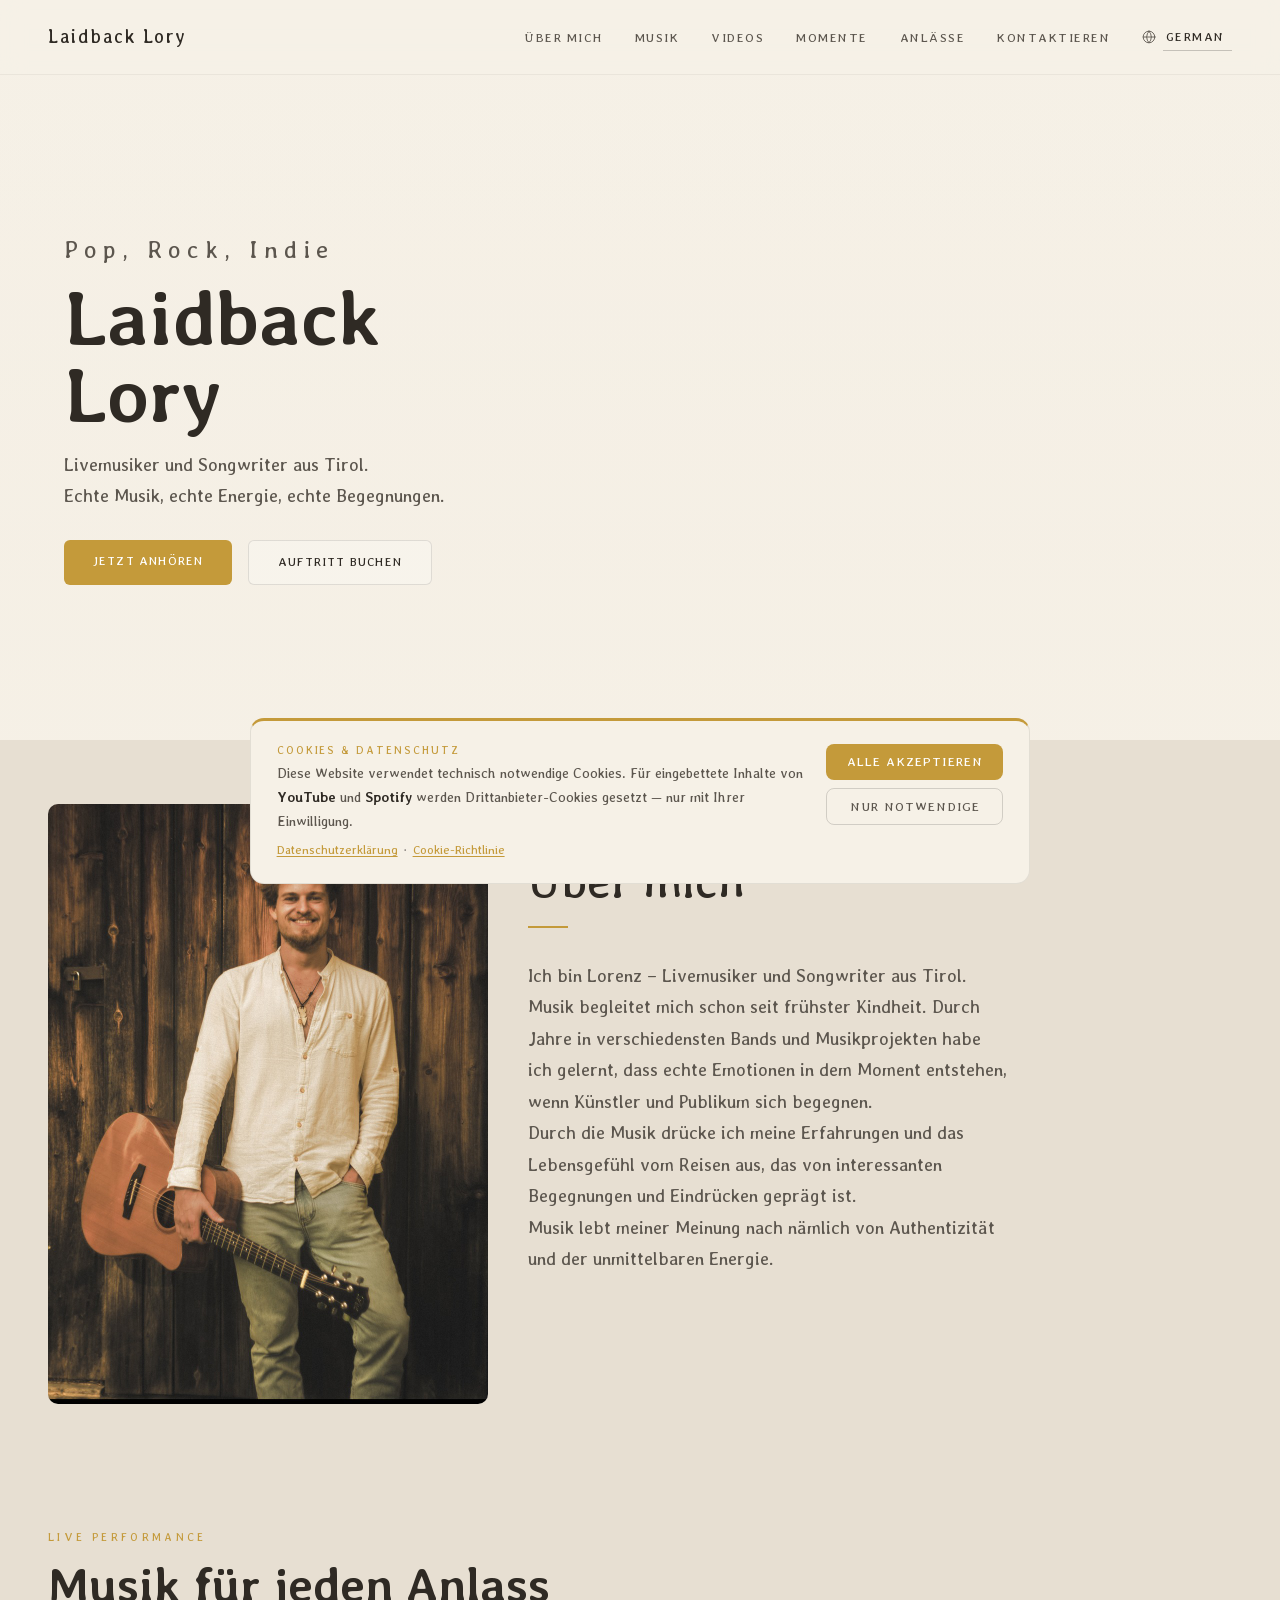
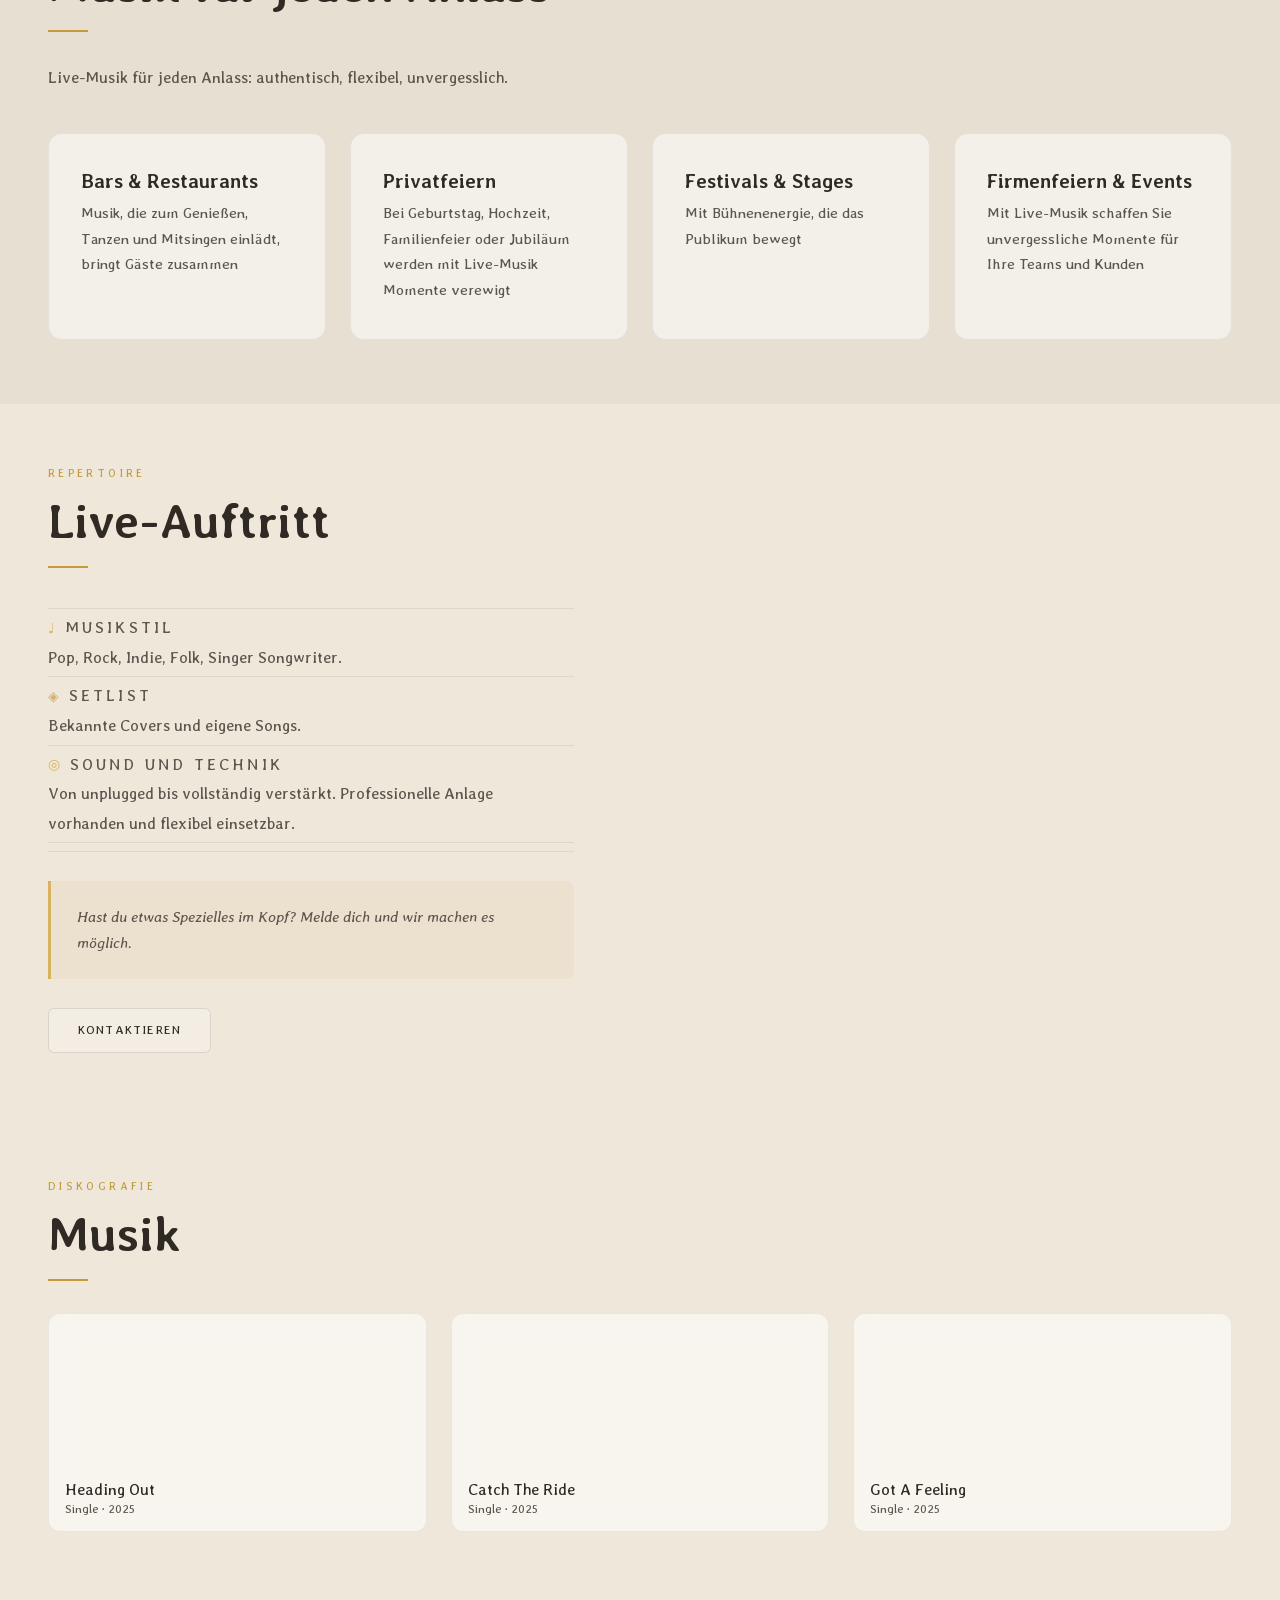
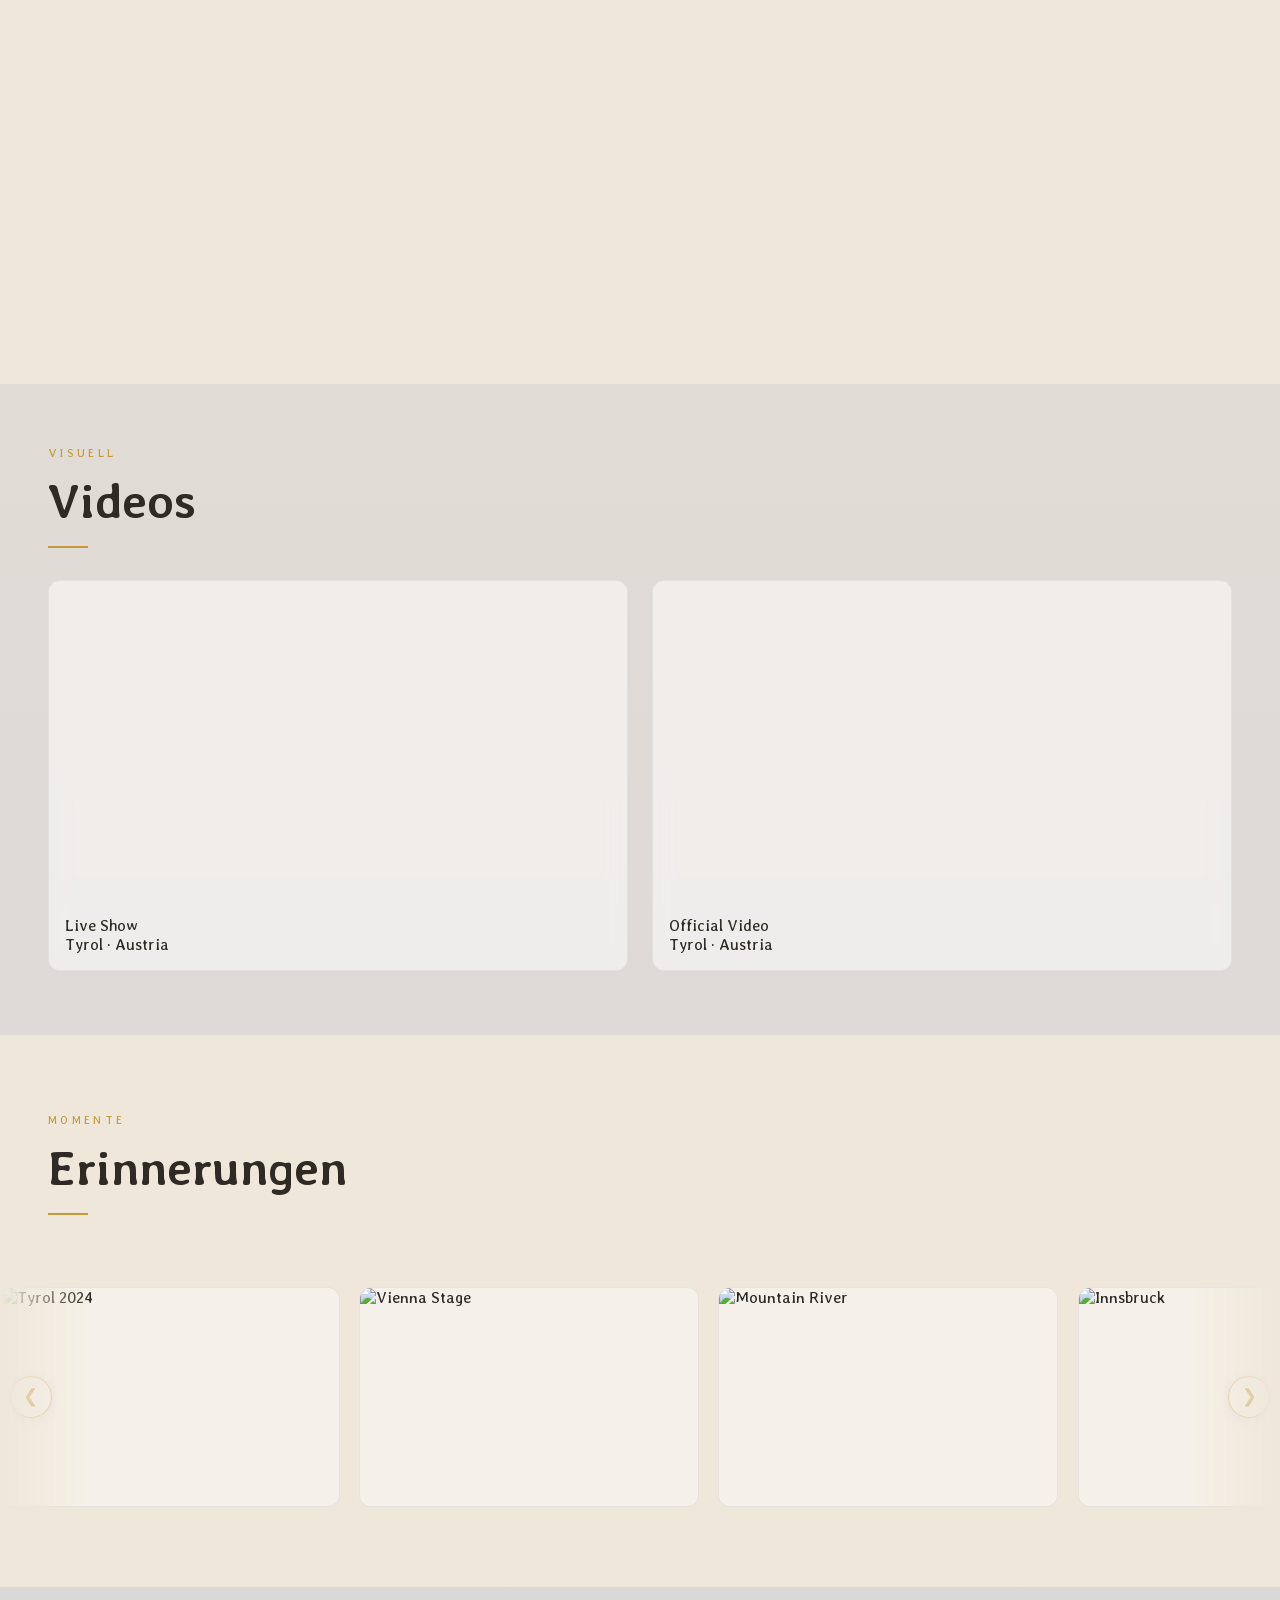
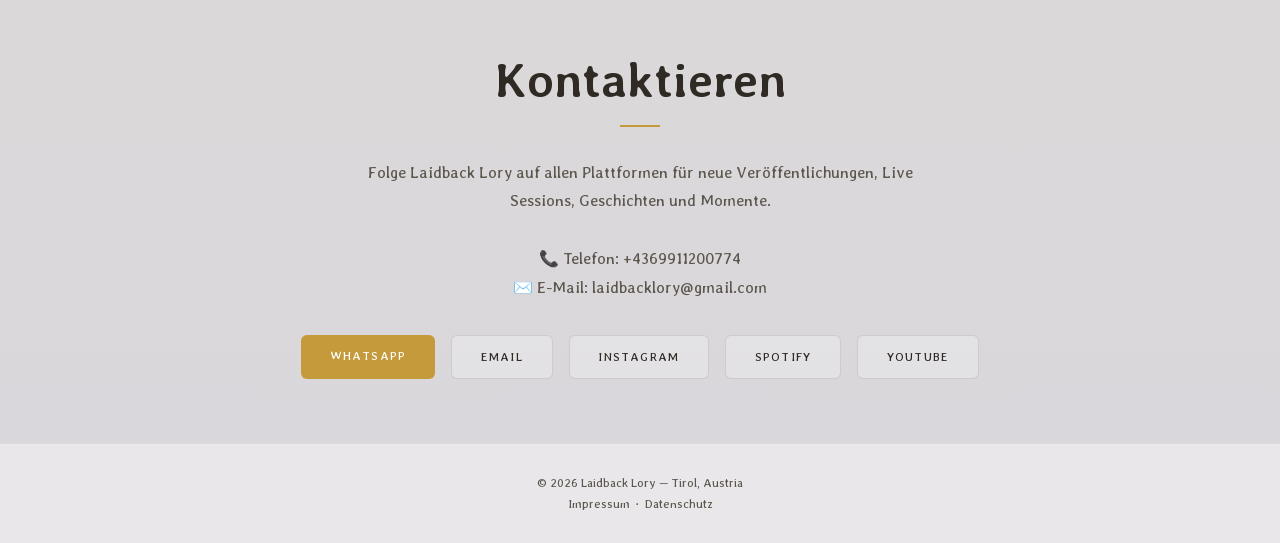
==== commit 83478c67: "textose" ====
--- a/index.html
+++ b/index.html
@@ -364,7 +364,7 @@
 
   <section id="contact">
     <div style="display:flex; flex-direction:column; align-items:center; text-align:center;">
-      <p class="section-label" data-i18n="followAlong">Folgen</p>
+      <!-- <p class="section-label" data-i18n="followAlong">Folgen</p> -->
       <h2 data-i18n="connect">kontaktieren</h2>
       <div class="divider" style="margin-left:auto; margin-right:auto;"></div>
       <p data-i18n="connectText" style="max-width:600px; line-height:1.8; color:var(--text-soft); margin-bottom:2rem;">
@@ -373,7 +373,7 @@
       <div class="social-buttons">
         <a href="https://wa.me/4369911200774?text=Hi%20Lory!%20I%27d%20like%20to%20book%20a%20show." target="_blank" rel="noopener" class="btn btn-primary">WhatsApp</a>
         <a href="mailto:laidbacklory@gmail.com" class="btn btn-outline">Email</a>
-        <a href="https://www.instagram.com/laidbacklory" target="_blank" rel="noopener" class="btn btn-outline">Instagram</a>
+       <a href="https://www.instagram.com/laidback_lory" target="_blank" rel="noopener" class="btn btn-outline">Instagram</a>
         <a href="https://open.spotify.com/artist/5jJbUvjXngPY0l676sx9o9" target="_blank" rel="noopener" class="btn btn-outline">Spotify</a>
         <a href="https://www.youtube.com/@laidbacklory" target="_blank" rel="noopener" class="btn btn-outline">YouTube</a>
       </div>
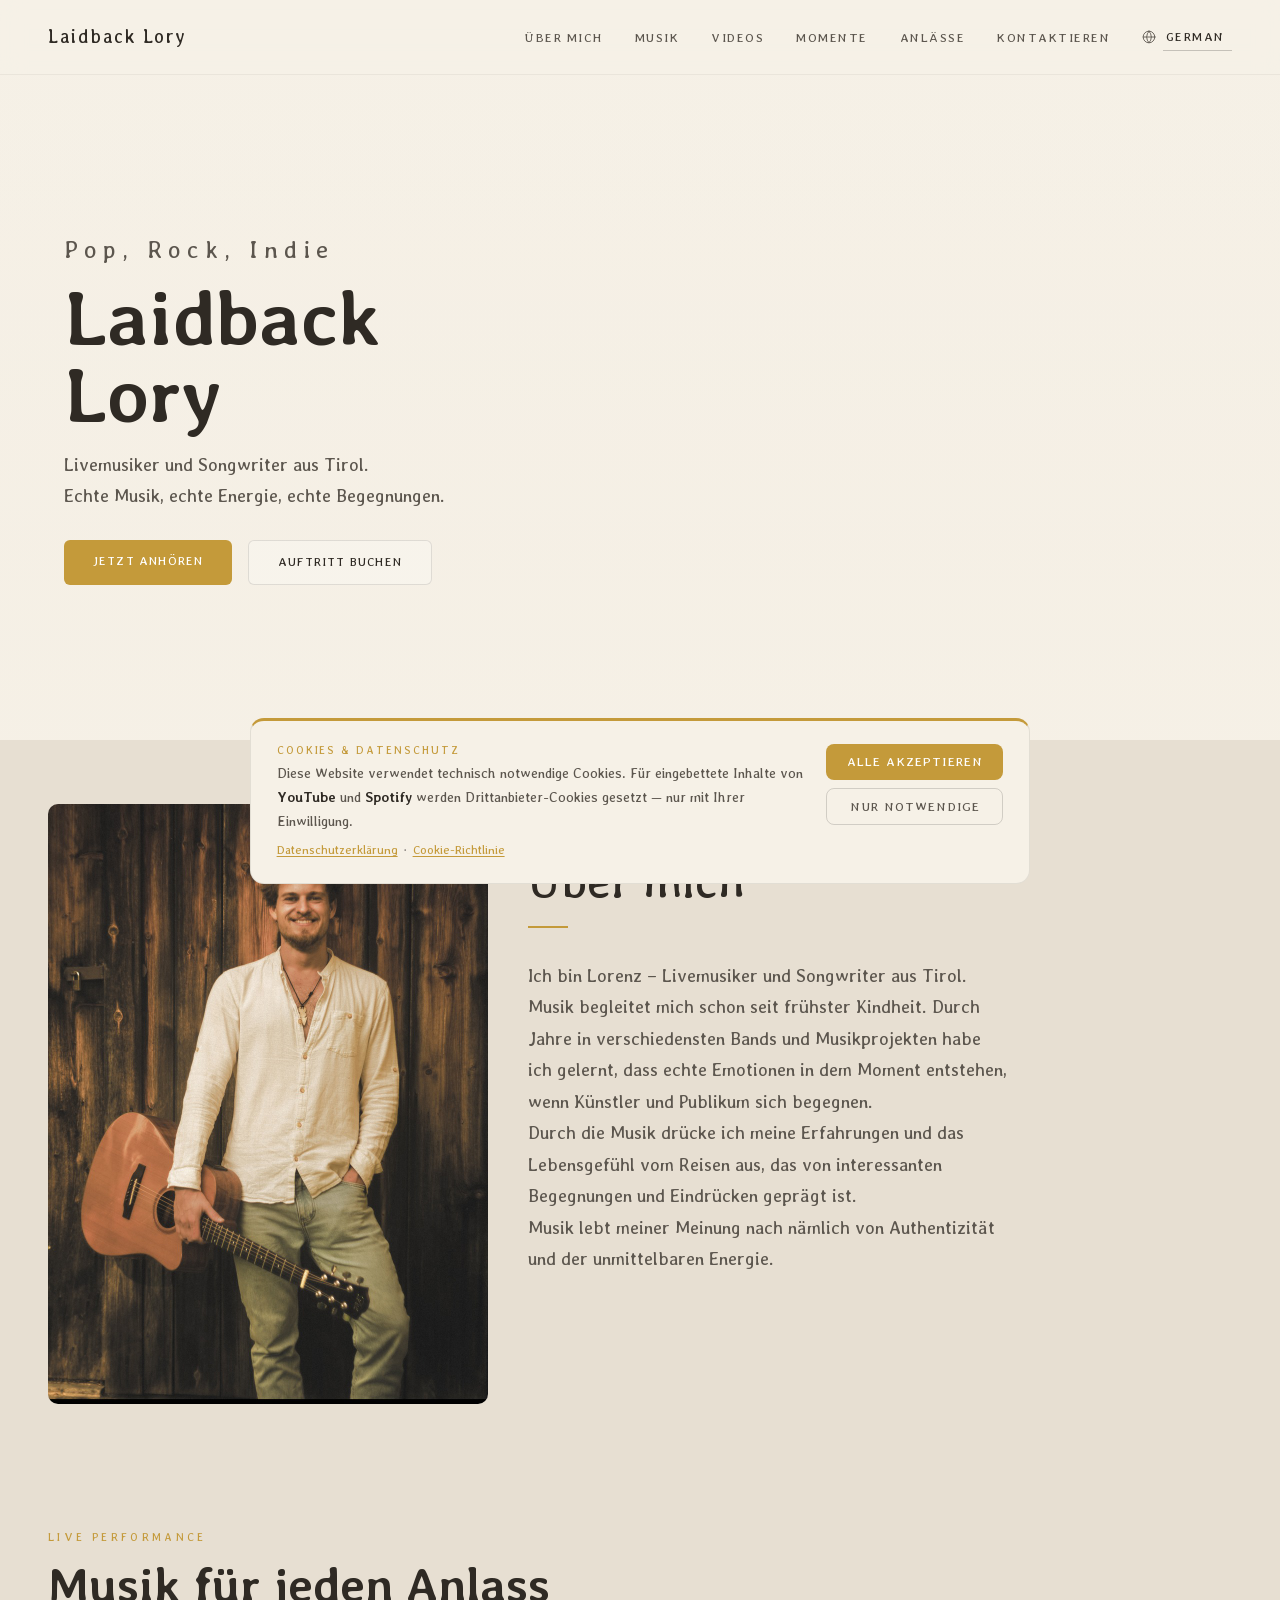
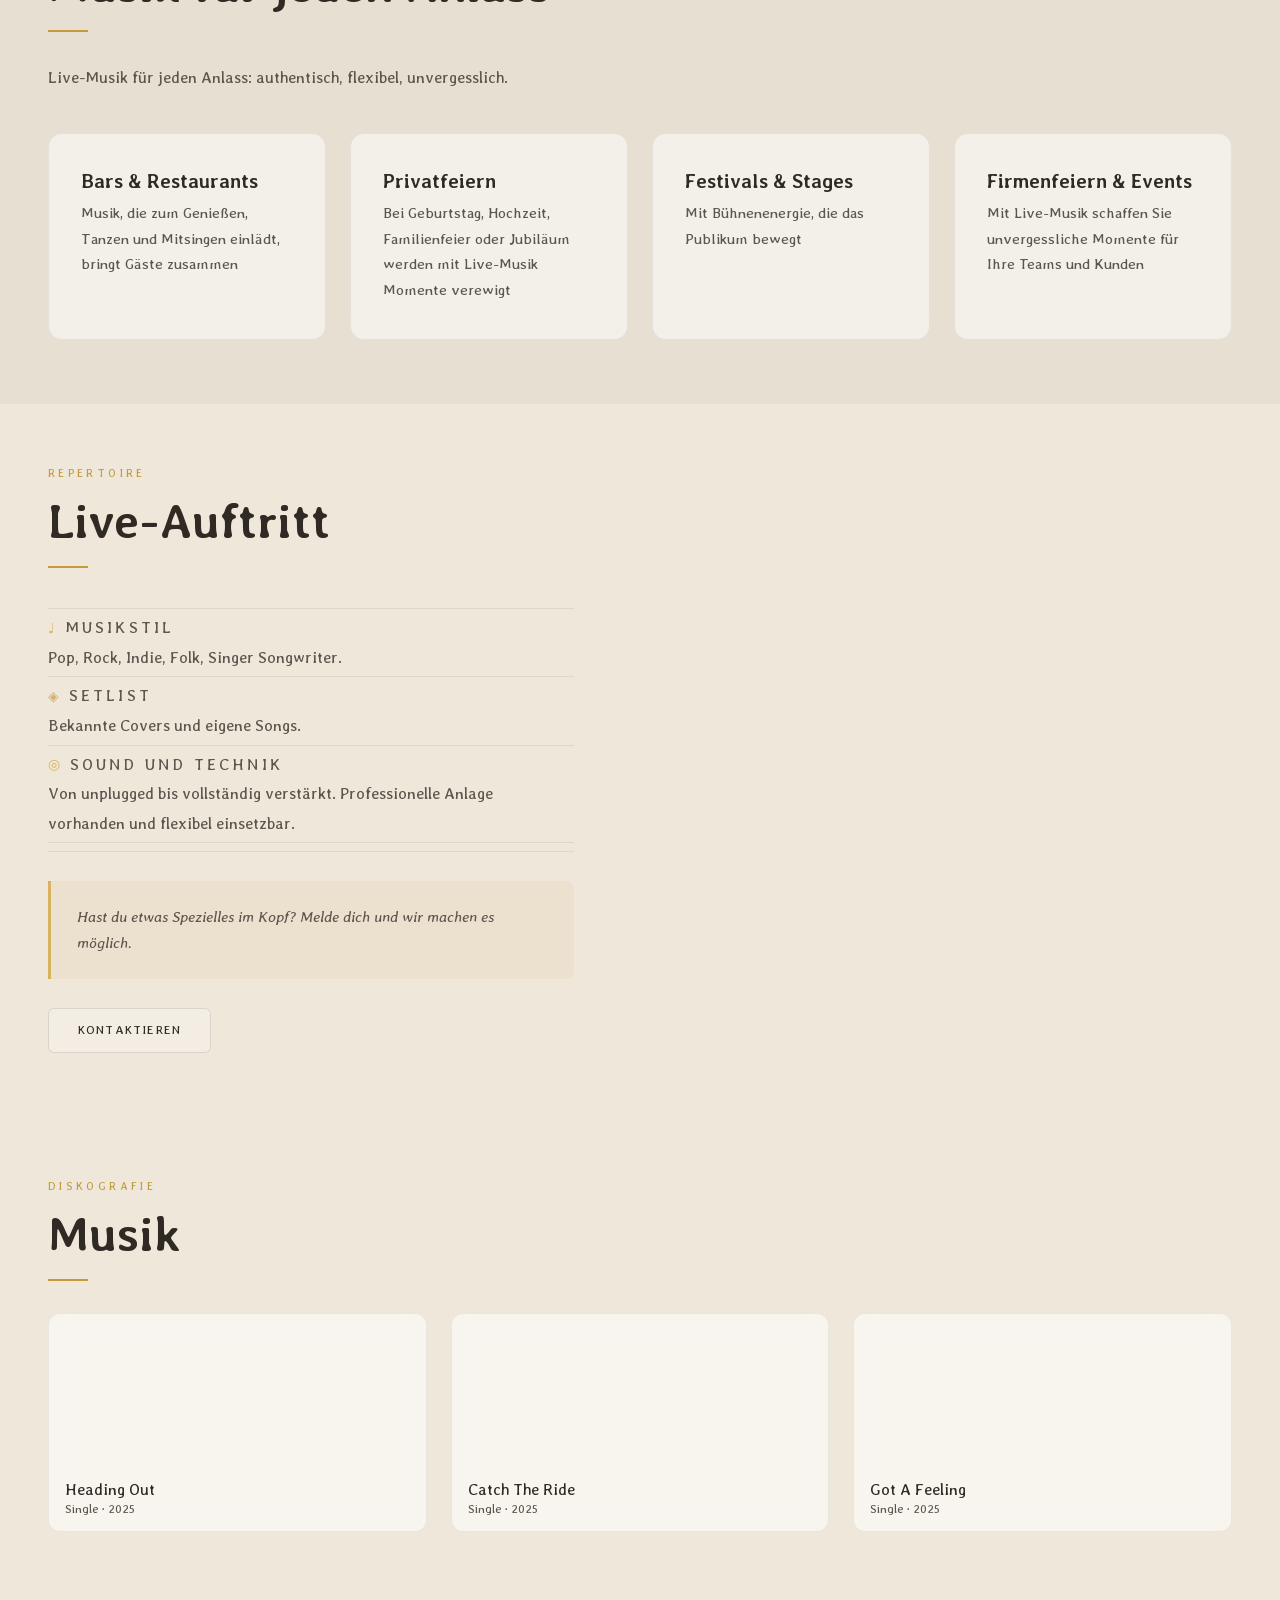
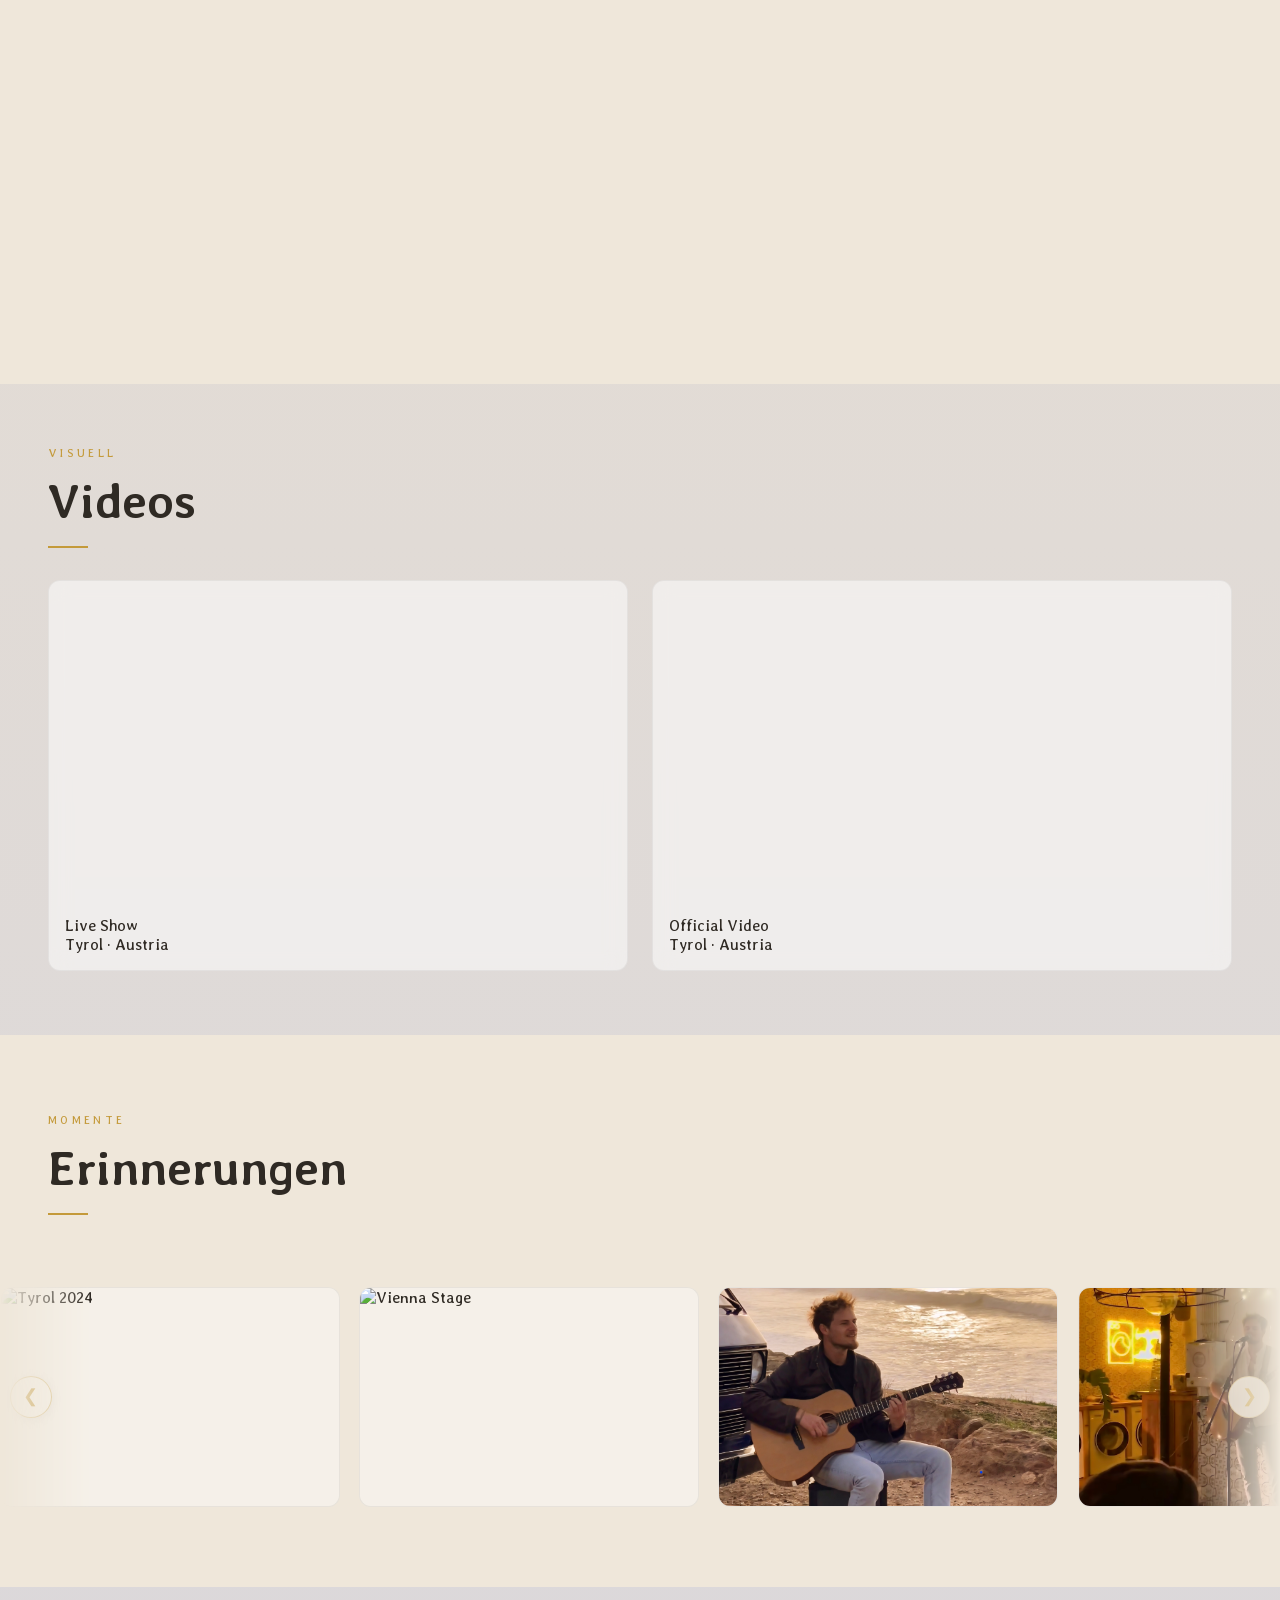
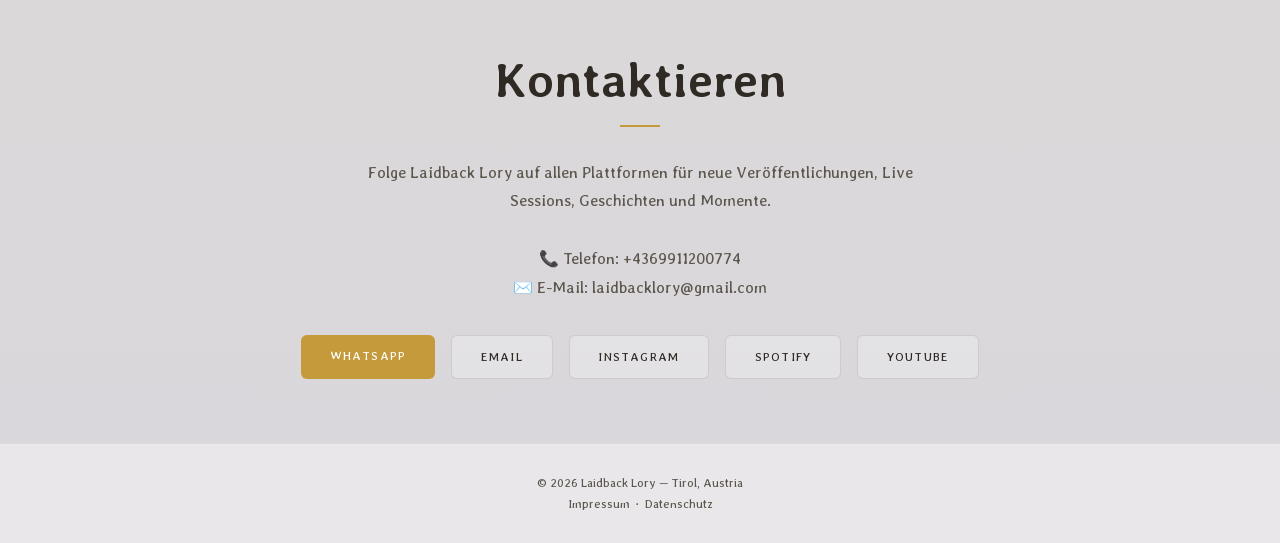
==== commit 680466de: "textose" ====
--- a/index.html
+++ b/index.html
@@ -347,12 +347,12 @@
       <div class="carousel-track" id="carouselTrack">
         <div class="c-item"><img src="img/examp2.png" alt="Tyrol 2024" loading="lazy"><div class="c-overlay"><span class="c-label">Tyrol Sessions · 2024</span></div></div>
         <div class="c-item"><img src="img/Laidback Lory--3.jpg" alt="Vienna Stage" loading="lazy"><div class="c-overlay"><span class="c-label">Vienna Stage · Jan 2025</span></div></div>
-        <div class="c-item"><img src="https://images.unsplash.com/photo-1506157786151-b8491531f063?w=800&q=80" alt="Mountain River" loading="lazy"><div class="c-overlay"><span class="c-label">Mountain River Session</span></div></div>
-        <div class="c-item"><img src="https://images.unsplash.com/photo-1415201364774-f6f0bb35f28f?w=800&q=80" alt="Innsbruck" loading="lazy"><div class="c-overlay"><span class="c-label">Acoustic Set · Innsbruck</span></div></div>
-        <div class="c-item"><img src="https://images.unsplash.com/photo-1524368535928-5b5e00ddc76b?w=800&q=80" alt="Festival" loading="lazy"><div class="c-overlay"><span class="c-label">Outdoor Festival · Summer</span></div></div>
+        <div class="c-item"><img src="img/1.jpg" alt="Mountain River" loading="lazy"><div class="c-overlay"><span class="c-label">Mountain River Session</span></div></div>
+        <div class="c-item"><img src="img/2.jpg" alt="Innsbruck" loading="lazy"><div class="c-overlay"><span class="c-label">Acoustic Set · Innsbruck</span></div></div>
+        <div class="c-item"><img src="img/3.jpg" alt="Festival" loading="lazy"><div class="c-overlay"><span class="c-label">Outdoor Festival · Summer</span></div></div>
         <div class="c-item"><img src="https://images.unsplash.com/photo-1511671782779-c97d3d27a1d4?w=800&q=80" alt="Studio" loading="lazy"><div class="c-overlay"><span class="c-label">Studio Day · 2024</span></div></div>
         <!-- duplicados-->
-        <div class="c-item" aria-hidden="true"><img src="img/examp2.png" alt="" loading="lazy"><div class="c-overlay"><span class="c-label">Tyrol Sessions · 2024</span></div></div>
+        <div class="c-item" aria-hidden="true"><img src="img/4.jpg" alt="" loading="lazy"><div class="c-overlay"><span class="c-label">Tyrol Sessions · 2024</span></div></div>
         <div class="c-item" aria-hidden="true"><img src="img/Laidback Lory-4308 1.jpg" alt="" loading="lazy"><div class="c-overlay"><span class="c-label">Vienna Stage · Jan 2025</span></div></div>
         <div class="c-item" aria-hidden="true"><img src="https://images.unsplash.com/photo-1506157786151-b8491531f063?w=800&q=80" alt="" loading="lazy"><div class="c-overlay"><span class="c-label">Mountain River Session</span></div></div>
         <div class="c-item" aria-hidden="true"><img src="https://images.unsplash.com/photo-1415201364774-f6f0bb35f28f?w=800&q=80" alt="" loading="lazy"><div class="c-overlay"><span class="c-label">Acoustic Set · Innsbruck</span></div></div>
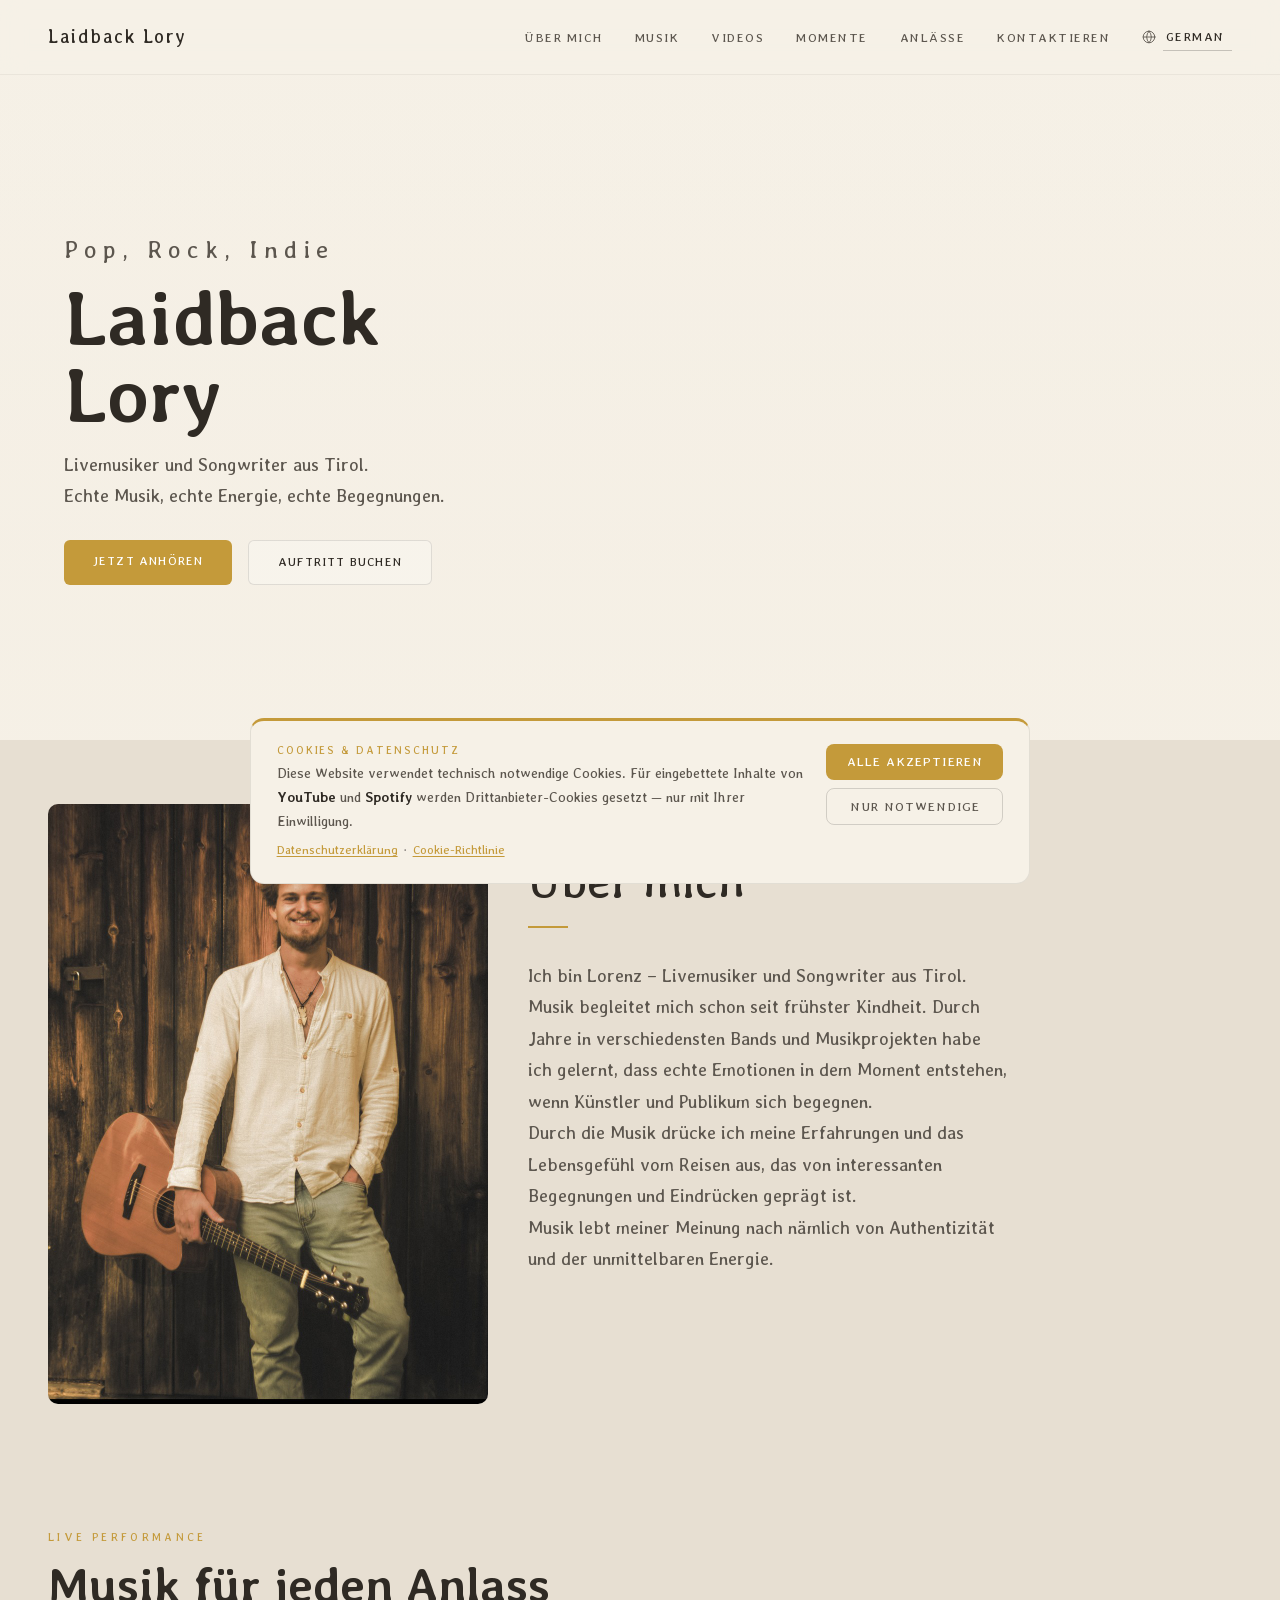
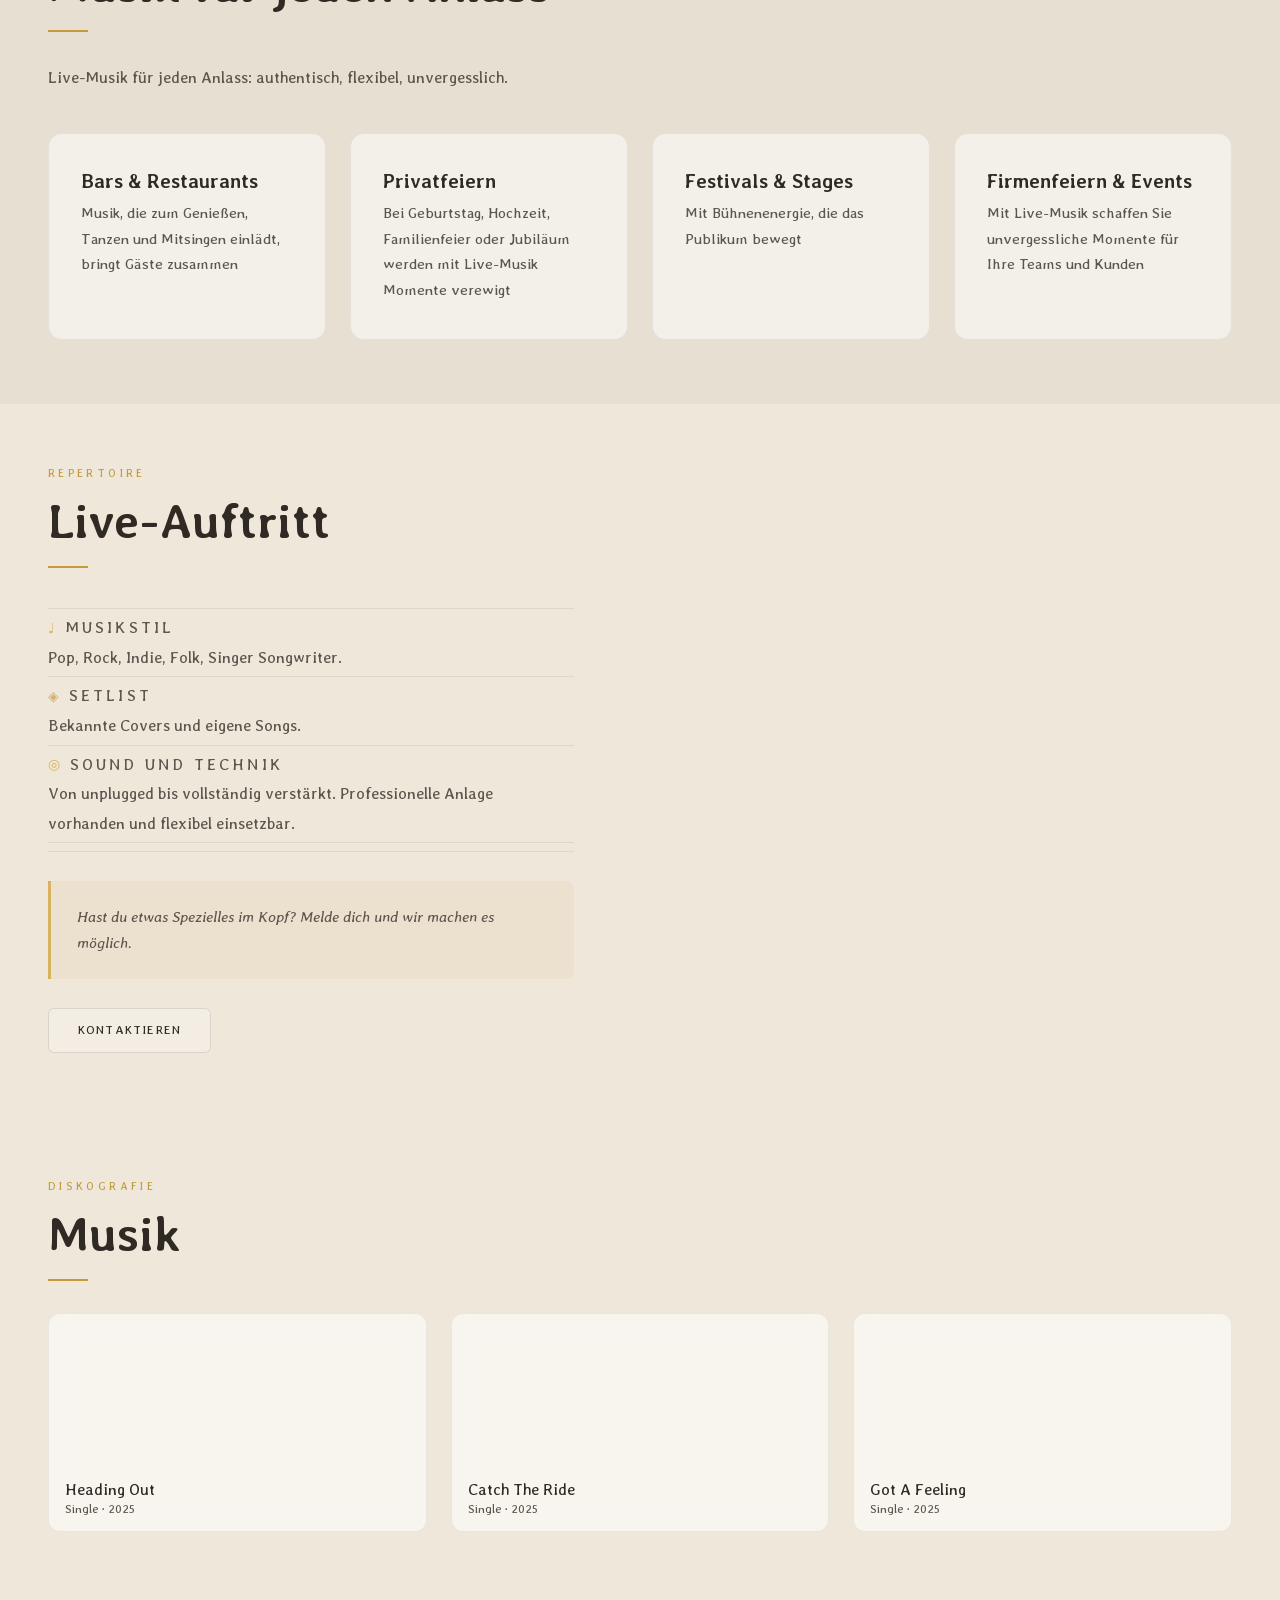
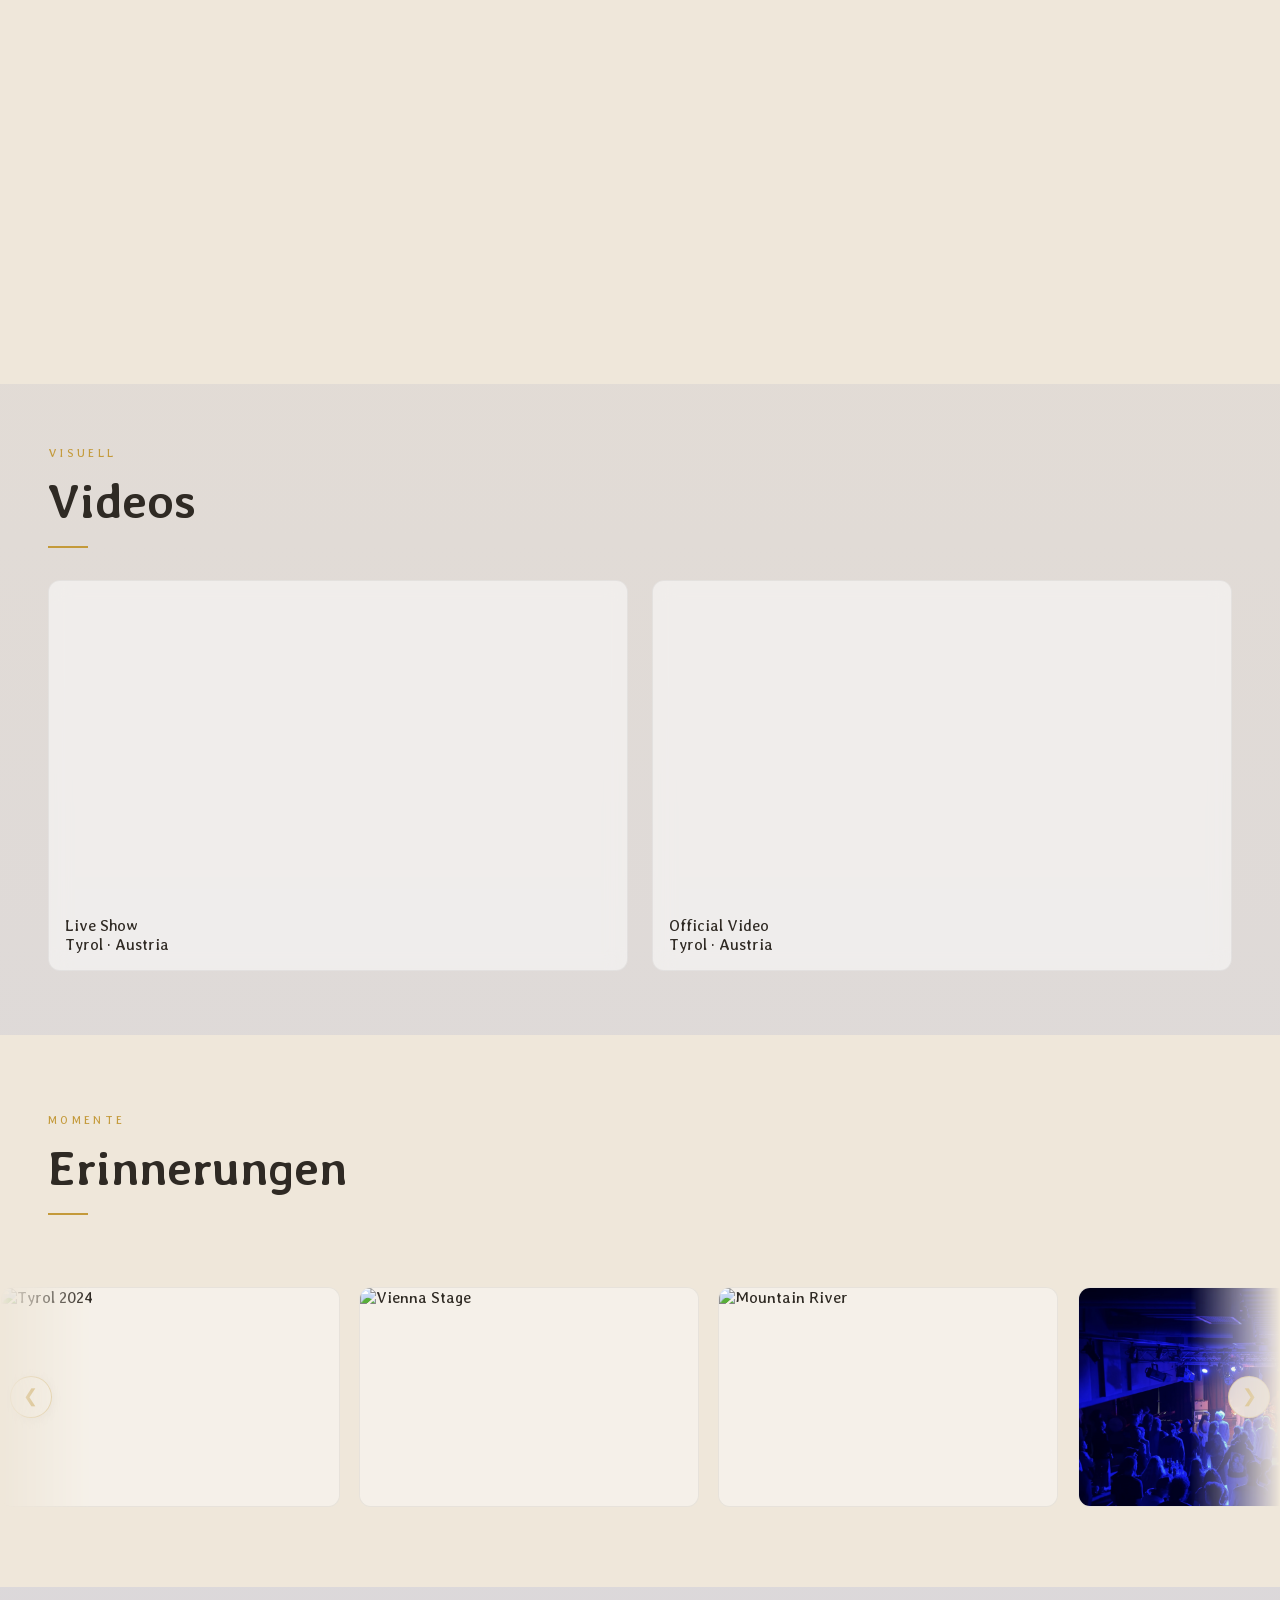
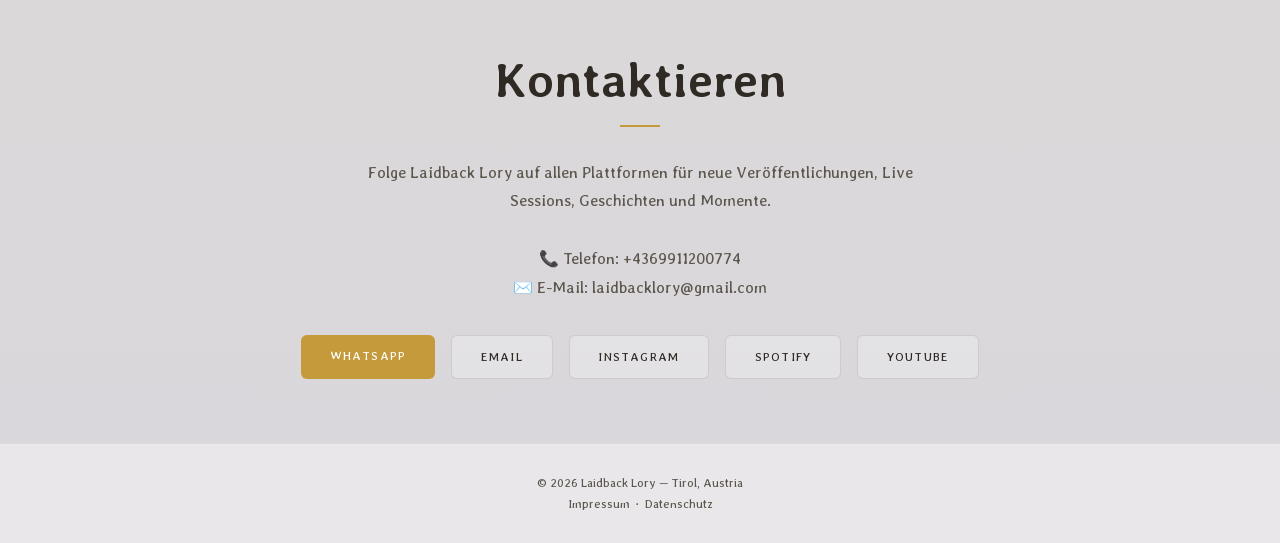
==== commit 3e6a0208: "pic" ====
--- a/index.html
+++ b/index.html
@@ -345,19 +345,23 @@
       <button class="carousel-btn prev" id="carouselPrev" aria-label="Anterior">&#10094;</button>
       <button class="carousel-btn next" id="carouselNext" aria-label="Siguiente">&#10095;</button>
       <div class="carousel-track" id="carouselTrack">
-        <div class="c-item"><img src="img/examp2.png" alt="Tyrol 2024" loading="lazy"><div class="c-overlay"><span class="c-label">Tyrol Sessions · 2024</span></div></div>
-        <div class="c-item"><img src="img/Laidback Lory--3.jpg" alt="Vienna Stage" loading="lazy"><div class="c-overlay"><span class="c-label">Vienna Stage · Jan 2025</span></div></div>
-        <div class="c-item"><img src="img/1.jpg" alt="Mountain River" loading="lazy"><div class="c-overlay"><span class="c-label">Mountain River Session</span></div></div>
-        <div class="c-item"><img src="img/2.jpg" alt="Innsbruck" loading="lazy"><div class="c-overlay"><span class="c-label">Acoustic Set · Innsbruck</span></div></div>
-        <div class="c-item"><img src="img/3.jpg" alt="Festival" loading="lazy"><div class="c-overlay"><span class="c-label">Outdoor Festival · Summer</span></div></div>
-        <div class="c-item"><img src="https://images.unsplash.com/photo-1511671782779-c97d3d27a1d4?w=800&q=80" alt="Studio" loading="lazy"><div class="c-overlay"><span class="c-label">Studio Day · 2024</span></div></div>
+        <div class="c-item"><img src="img/Laidback Lory--3.jpg" alt="Tyrol 2024" loading="lazy"><div class="c-overlay"><span class="c-label"> - </span></div></div>
+        <div class="c-item"><img src="img/Laidback Lory-4152.jpg" alt="Vienna Stage" loading="lazy"><div class="c-overlay"><span class="c-label"> - </span></div></div>
+        <div class="c-item"><img src="img/PSX_20251005_213804.jpg" alt="Mountain River" loading="lazy"><div class="c-overlay"><span class="c-label"> - </span></div></div>
+        <div class="c-item"><img src="img/4.jpg" alt="Innsbruck" loading="lazy"><div class="c-overlay"><span class="c-label"> - </span></div></div>
+        <div class="c-item"><img src="img/5.jpg" alt="Festival" loading="lazy"><div class="c-overlay"><span class="c-label"> - </span></div></div>
+        <div class="c-item"><img src="img/1.jpg" alt="Studio" loading="lazy"><div class="c-overlay"><span class="c-label"> - </span></div></div>
+        <div class="c-item"><img src="img/2.jpg" alt="Festival" loading="lazy"><div class="c-overlay"><span class="c-label"> - </span></div></div>
+        <div class="c-item"><img src="img/3.jpg" alt="Studio" loading="lazy"><div class="c-overlay"><span class="c-label"> - </span></div></div>
         <!-- duplicados-->
-        <div class="c-item" aria-hidden="true"><img src="img/4.jpg" alt="" loading="lazy"><div class="c-overlay"><span class="c-label">Tyrol Sessions · 2024</span></div></div>
-        <div class="c-item" aria-hidden="true"><img src="img/Laidback Lory-4308 1.jpg" alt="" loading="lazy"><div class="c-overlay"><span class="c-label">Vienna Stage · Jan 2025</span></div></div>
-        <div class="c-item" aria-hidden="true"><img src="https://images.unsplash.com/photo-1506157786151-b8491531f063?w=800&q=80" alt="" loading="lazy"><div class="c-overlay"><span class="c-label">Mountain River Session</span></div></div>
-        <div class="c-item" aria-hidden="true"><img src="https://images.unsplash.com/photo-1415201364774-f6f0bb35f28f?w=800&q=80" alt="" loading="lazy"><div class="c-overlay"><span class="c-label">Acoustic Set · Innsbruck</span></div></div>
-        <div class="c-item" aria-hidden="true"><img src="https://images.unsplash.com/photo-1524368535928-5b5e00ddc76b?w=800&q=80" alt="" loading="lazy"><div class="c-overlay"><span class="c-label">Outdoor Festival · Summer</span></div></div>
-        <div class="c-item" aria-hidden="true"><img src="https://images.unsplash.com/photo-1511671782779-c97d3d27a1d4?w=800&q=80" alt="" loading="lazy"><div class="c-overlay"><span class="c-label">Studio Day · 2024</span></div></div>
+        <div class="c-item" aria-hidden="true"><img src="img/Laidback Lory--3.jpg" alt="" loading="lazy"><div class="c-overlay"><span class="c-label"> - </span></div></div>
+        <div class="c-item" aria-hidden="true"><img src="img/Laidback Lory-4152.jpg" alt="" loading="lazy"><div class="c-overlay"><span class="c-label"> - </span></div></div>
+        <div class="c-item" aria-hidden="true"><img src="img/PSX_20251005_213804.jpg" alt="" loading="lazy"><div class="c-overlay"><span class="c-label"> - </span></div></div>
+        <div class="c-item" aria-hidden="true"><img src="img/4.jpg" alt="" loading="lazy"><div class="c-overlay"><span class="c-label"> - </span></div></div>
+        <div class="c-item" aria-hidden="true"><img src="img/5.jpg" alt="" loading="lazy"><div class="c-overlay"><span class="c-label"> - </span></div></div>
+        <div class="c-item" aria-hidden="true"><img src="img/1.jpg" alt="" loading="lazy"><div class="c-overlay"><span class="c-label"> - </span></div></div>
+        <div class="c-item" aria-hidden="true"><img src="img/2.jpg" alt="" loading="lazy"><div class="c-overlay"><span class="c-label"> - </span></div></div>
+        <div class="c-item" aria-hidden="true"><img src="img/3.jpg" alt="" loading="lazy"><div class="c-overlay"><span class="c-label"> - </span></div></div>
       </div>
     </div>
   </section>
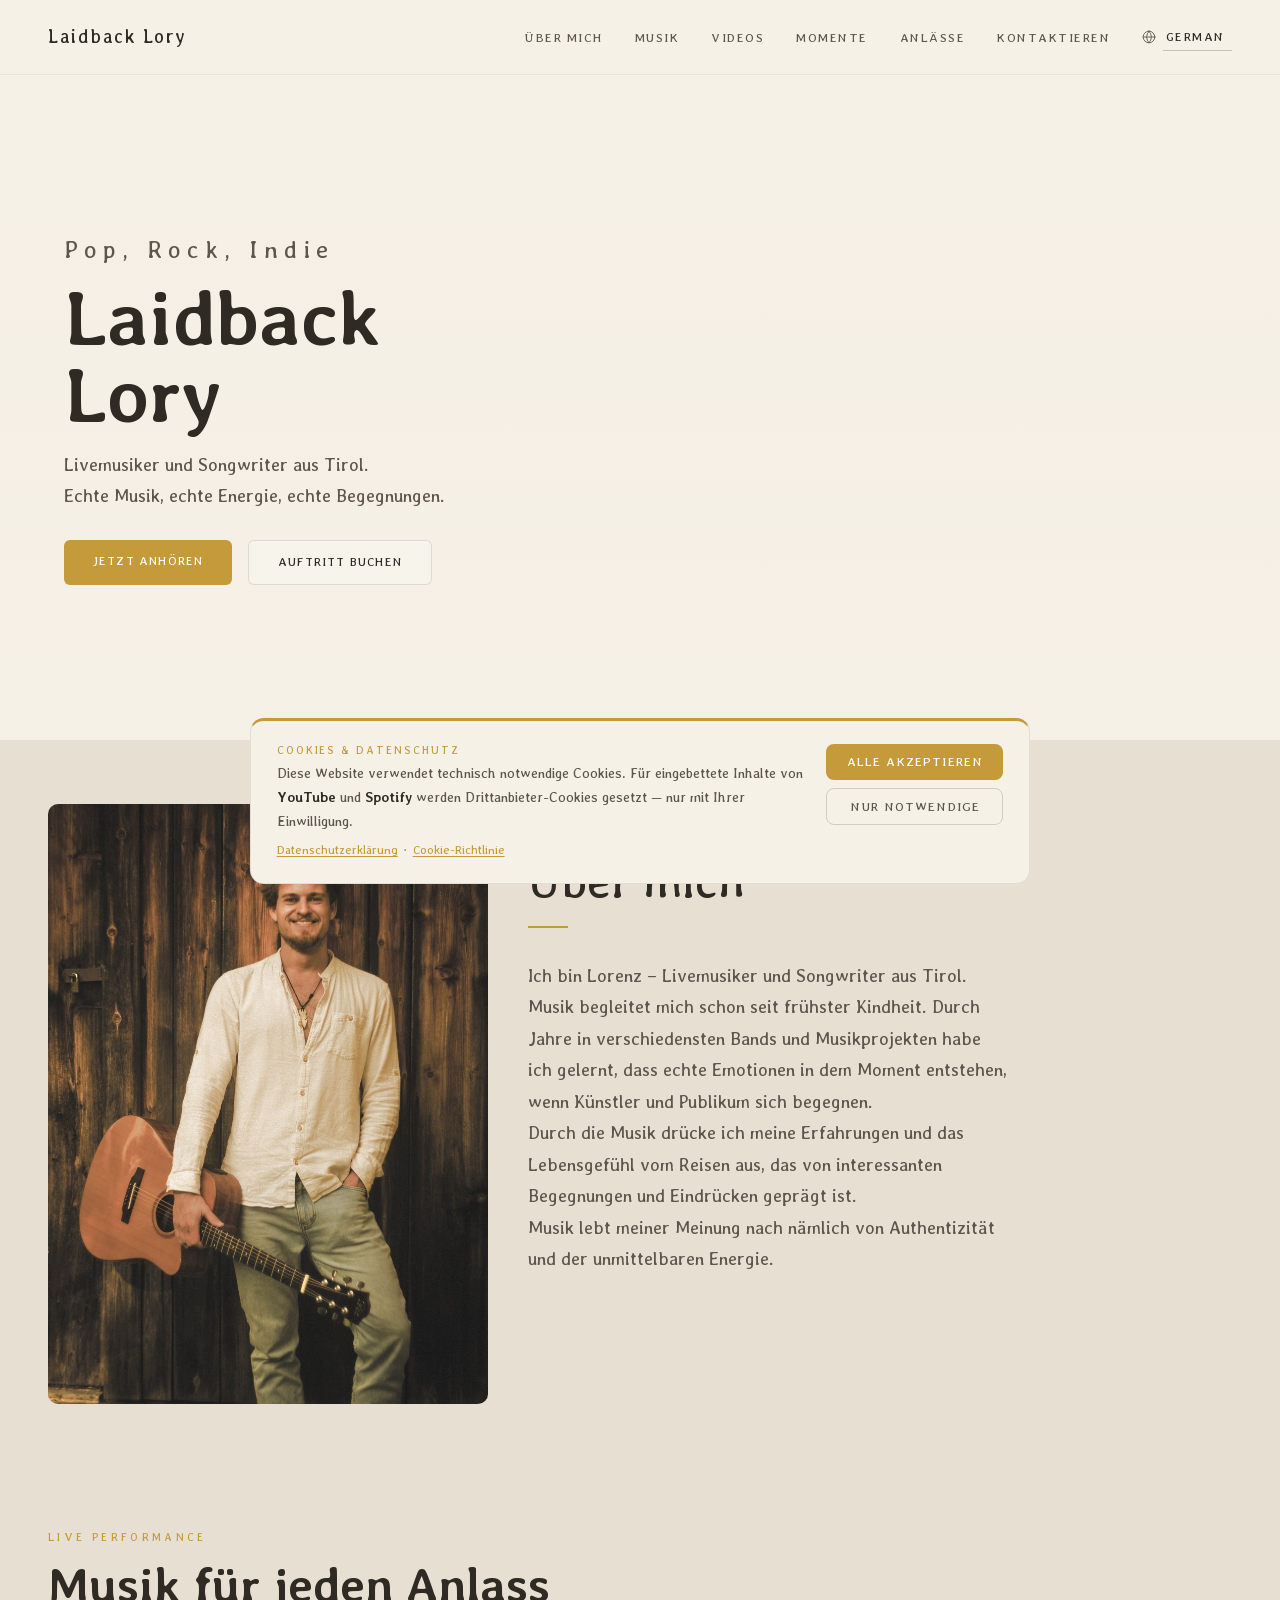
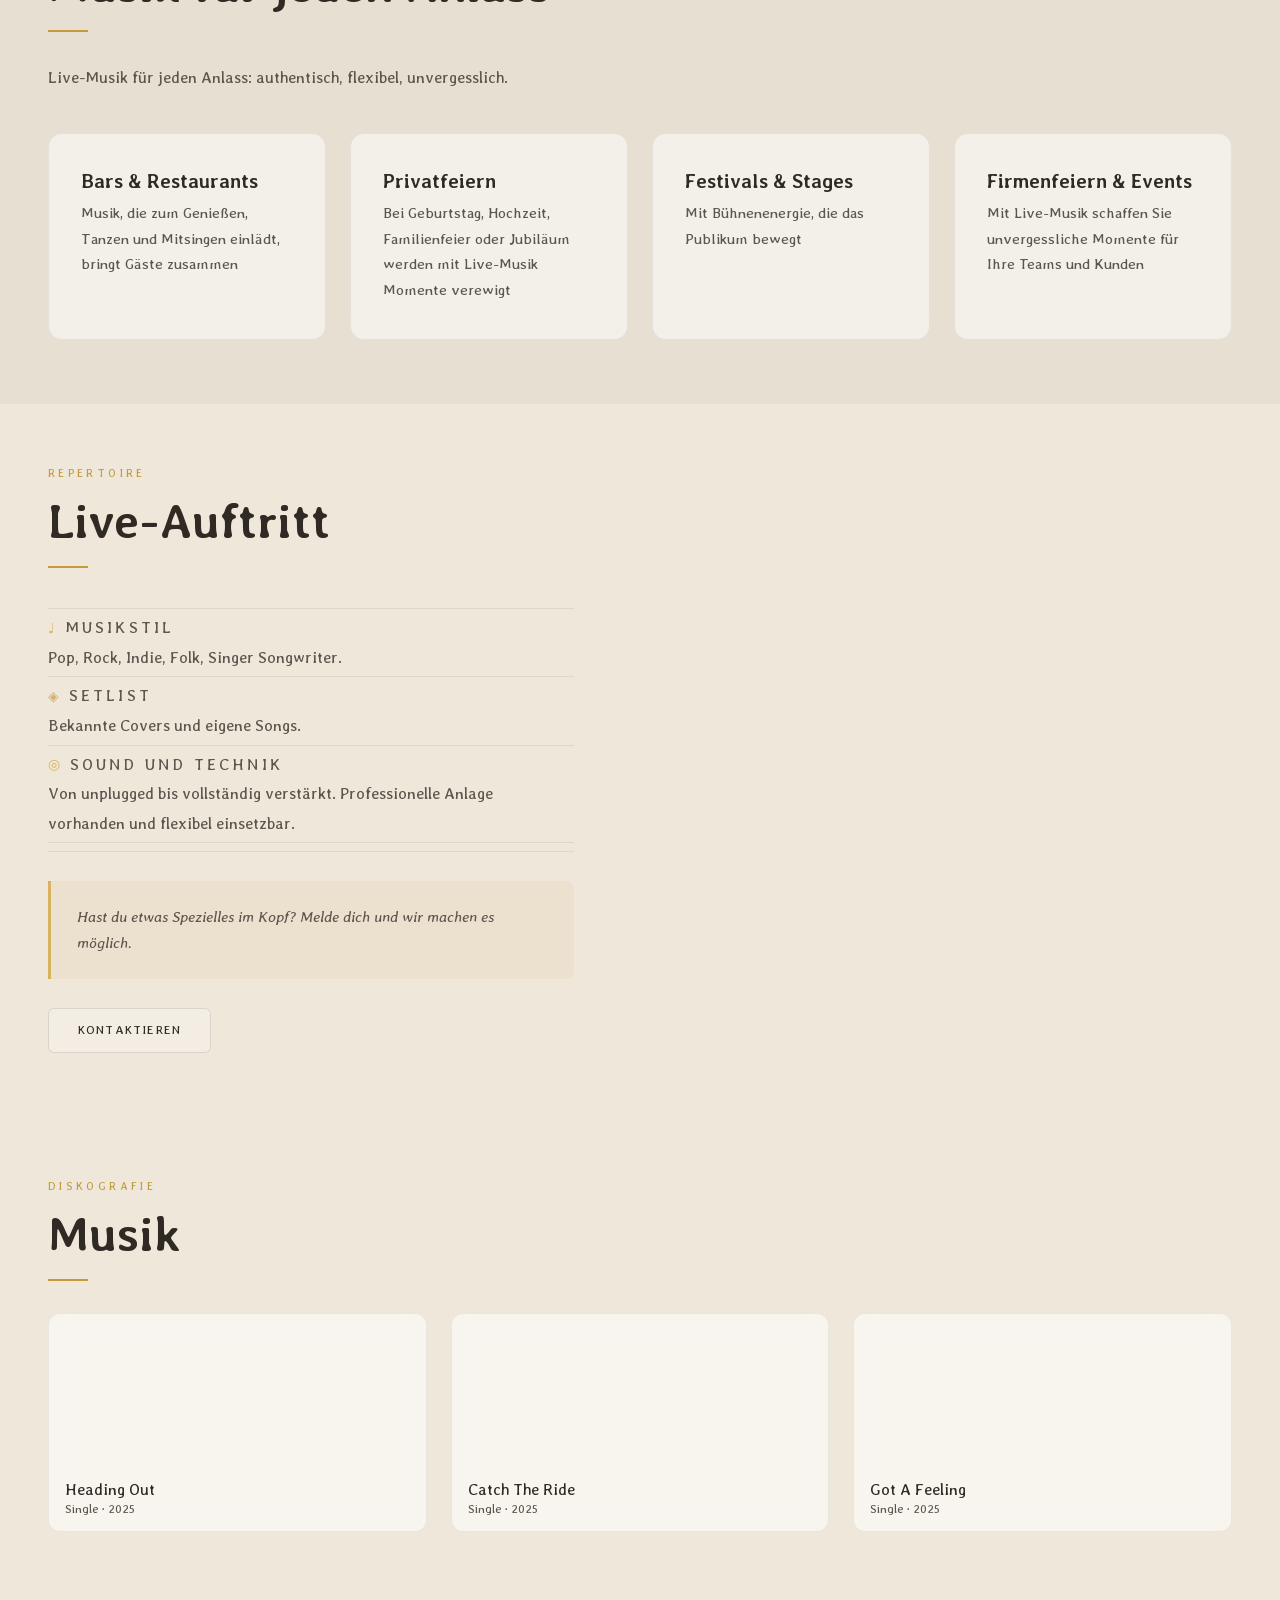
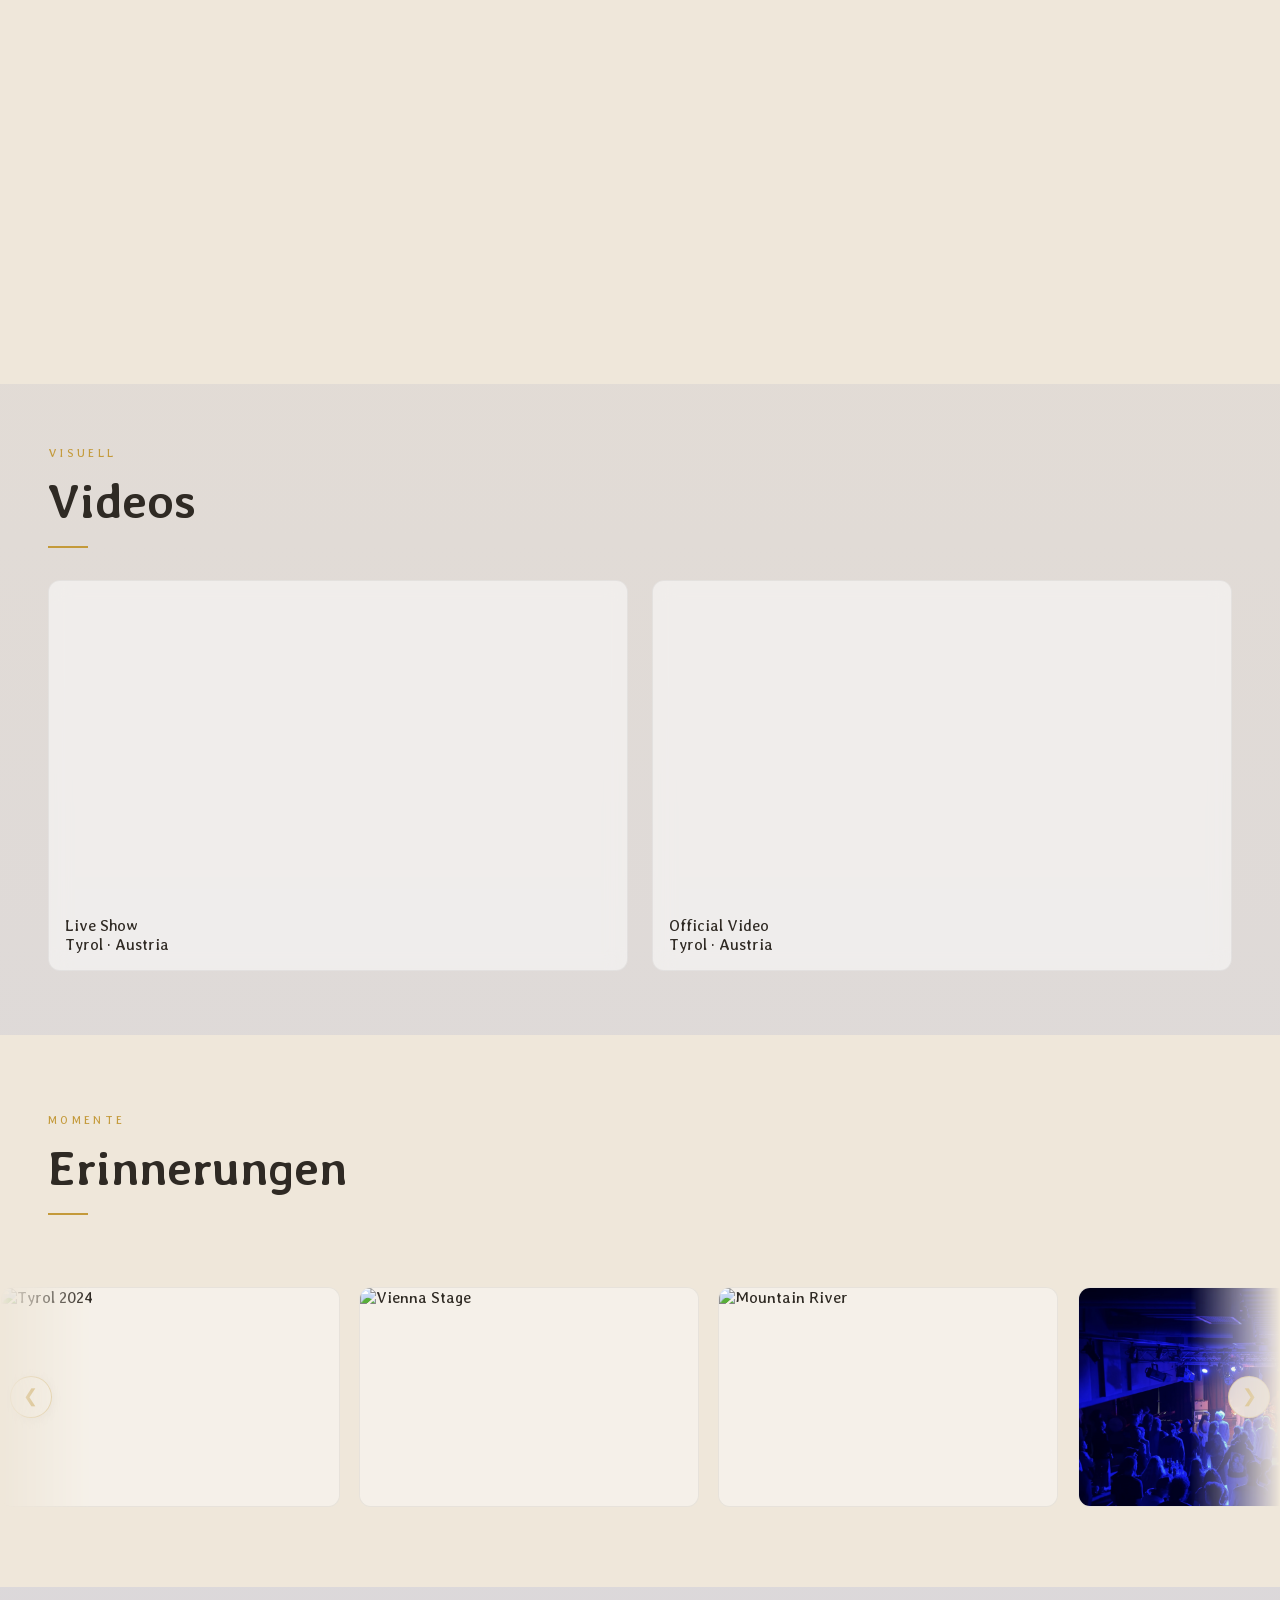
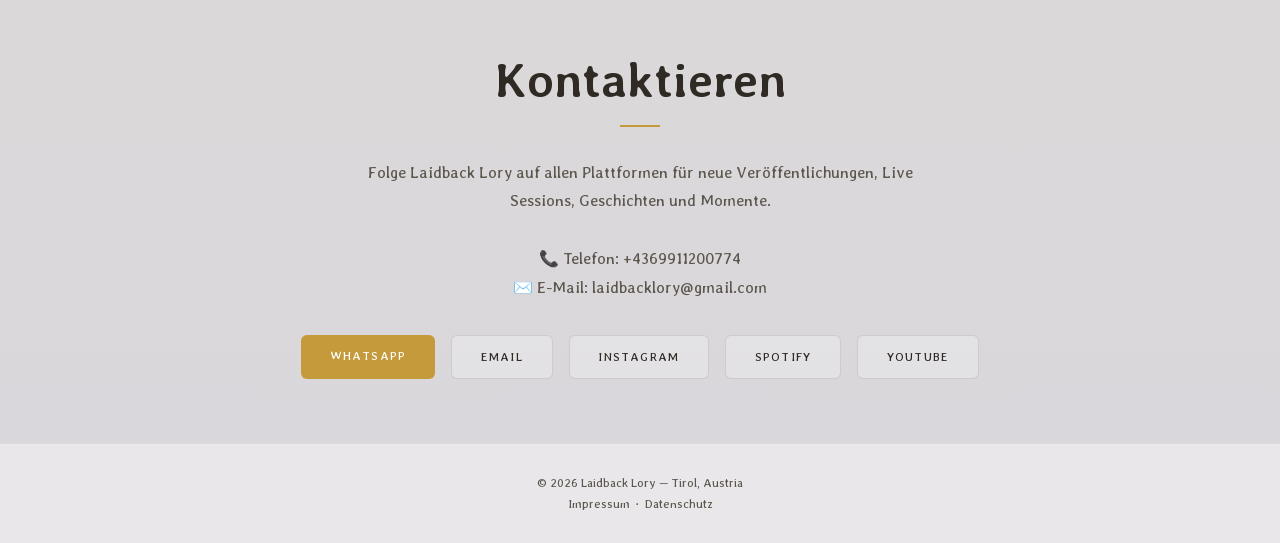
==== commit 90080cba: "config sitemap + robots" ====
--- a/index.html
+++ b/index.html
@@ -16,11 +16,11 @@
   <meta name="robots" content="index, follow">
 
   <!-- ═══════════════════════════════════════════════════
-       hreflang — indica a Google los 3 idiomas del sitio
+       hreflang — indica a Google los 3 idiomas del sitio (lo que se comenta es por la config del sitemap)
   ═══════════════════════════════════════════════════ -->
   <link rel="alternate" hreflang="de" href="https://www.laidbacklory.com/">
-  <link rel="alternate" hreflang="en" href="https://www.laidbacklory.com/?lang=en">
-  <link rel="alternate" hreflang="es" href="https://www.laidbacklory.com/?lang=es">
+  <!--<link rel="alternate" hreflang="en" href="https://www.laidbacklory.com/?lang=en">
+  <link rel="alternate" hreflang="es" href="https://www.laidbacklory.com/?lang=es">-->
   <link rel="alternate" hreflang="x-default" href="https://www.laidbacklory.com/">
 
   <!-- ═══════════════════════════════════════════════════
@@ -60,7 +60,7 @@
     "knowsLanguage": ["de", "en", "es"],
     "contactPoint": {
       "@type": "ContactPoint",
-      "telephone": "+43-000-000-000",
+      "telephone": "+43-699-11200774",
       "contactType": "bookings",
       "availableLanguage": ["German", "English", "Spanish"]
     },
@@ -405,9 +405,9 @@
 about: "About Me",
 contact: "Contact",
 navMoments: "Moments",
-navLive: "Live",
-
-heroTag: "Austrian Indie / Folk Soul",
+navLive: "Occasions",
+
+heroTag: "Pop, Rock, Indie",
 heroSub: "Live musician and songwriter from Tyrol.<br> Real music, real energy, real connections.",
 
 listen: "Listen Now",
@@ -419,12 +419,12 @@
 artist: "The Artist",
 aboutTitle: "About Me",
 
-about1: "I'm Lorenz – a live musician and songwriter from Tyrol. Music has been part of my life since early childhood. Through years of playing in various bands and music projects, I've learned that genuine emotions arise when artists and audiences truly connect.<br>Through my music, I express my experiences and the spirit of travel, shaped by meaningful encounters and lasting impressions.<br>I believe music thrives on authenticity and the energy created in the moment.<br>For all kinds of celebrations and events, I adapt my set flexibly to match the atmosphere of the occasion.",
+about1: "I'm Lorenz – a live musician and songwriter from Tyrol. Music has been part of my life since early childhood. Through years of playing in various bands and music projects, I've learned that genuine emotions arise when artists and audiences truly connect.<br>Through my music, I express my experiences and the spirit of travel, shaped by meaningful encounters and lasting impressions.<br>I believe music thrives on authenticity and the energy created in the moment.",
 
 about2: "",
 
 momentsLabel: "Moments",
-momentsTitle: "Live Memories",
+momentsTitle: "Memories",
 
 liveLabel: "Live Performance",
 serviciosTitle: "Music for Every Occasion",
@@ -434,7 +434,7 @@
 s1Text: "Music that invites people to enjoy, dance, and sing along, bringing guests together.",
 
 s2Title: "Private Celebrations",
-s2Text: "Live music turns birthdays, family celebrations, and anniversaries into truly memorable highlights.",
+s2Text: "Live music turns birthdays, weddings, family celebrations, and anniversaries into truly memorable highlights.",
 
 s3Title: "Festivals & Stages",
 s3Text: "With stage energy that moves and engages the audience.",
@@ -446,21 +446,21 @@
 repTitle: "Live Performance",
 
 pillar1Title: "Music Style",
-pillar1Text: "Pop, Rock, Indie, Folk, Singer-Songwriter",
+pillar1Text: "Pop, Rock, Indie, Folk, Singer-Songwriter.",
 pillar2Title: "Setlist",
-pillar2Text: "Well-known covers and original songs. Happy to discuss song requests in advance!",
+pillar2Text: "Well-known covers and original songs.",
 pillar3Title: "Sound & Equipment",
 pillar3Text: "From unplugged to fully amplified. Professional PA system available and flexibly deployable.",
 pillar4Title: "Flexible Line-up",
 pillar4Text: "Solo acoustic, duo or band — depending on the event and desired atmosphere.",
 
 repNote: "Have a special song in mind? Get in touch and we'll make it happen.",
-repCta: "Request Full Setlist",
-
-followAlong: "Follow Along",
+repCta: "Contact",
+
+followAlong: "Follow",
 connect: "Contact",
 
-connectText: "Follow Laidback Lory across all platforms for new releases, live sessions, stories and memorable moments.<br><br>📞 Phone: +43 XXX XXX XXXX<br>✉️ Email: info@laidbacklory.com",
+connectText: "Follow Laidback Lory across all platforms for new releases, live sessions, stories and moments.<br><br>📞 Phone: +4369911200774<br>✉️ Email: laidbacklory@gmail.com",
 },
 
       es: {
@@ -469,9 +469,9 @@
 about: "Sobre mí",
 contact: "Contacto",
 navMoments: "Momentos",
-navLive: "En Vivo",
-
-heroTag: "Indie / Folk Soul Austríaco",
+navLive: "Ocasiones",
+
+heroTag: "Pop, Rock, Indie",
 heroSub: "Músico en vivo y cantautor de Tirol.<br> Música auténtica, energía auténtica y encuentros genuinos.",
 
 listen: "Escuchar",
@@ -483,12 +483,12 @@
 artist: "El Artista",
 aboutTitle: "Sobre mí",
 
-about1: "Soy Lorenz, músico en vivo y cantautor de Tirol. La música me acompaña desde mi más temprana infancia. Tras años tocando en diferentes bandas y proyectos musicales, aprendí que las emociones más auténticas surgen cuando artistas y público se encuentran.<br>A través de mi música expreso mis experiencias y el espíritu de los viajes, marcados por encuentros interesantes e impresiones inolvidables.<br>Creo que la música vive de la autenticidad y de la energía que se crea en el momento.<br>Para todo tipo de celebraciones y eventos adapto mi repertorio de forma flexible a la atmósfera de cada ocasión.",
+about1: "Soy Lorenz, músico en vivo y cantautor de Tirol. La música me acompaña desde mi más temprana infancia. Tras años tocando en diferentes bandas y proyectos musicales, aprendí que las emociones más auténticas surgen cuando artistas y público se encuentran.<br>A través de mi música expreso mis experiencias y el espíritu de los viajes, marcados por encuentros interesantes e impresiones inolvidables.<br>Creo que la música vive de la autenticidad y de la energía que se crea en el momento.",
 
 about2: "",
 
 momentsLabel: "Momentos",
-momentsTitle: "Recuerdos en Vivo",
+momentsTitle: "Recuerdos",
 
 liveLabel: "Actuación en Vivo",
 serviciosTitle: "Música para Cada Ocasión",
@@ -498,33 +498,33 @@
 s1Text: "Música que invita a disfrutar, bailar y cantar juntos, creando momentos especiales entre los invitados.",
 
 s2Title: "Celebraciones Privadas",
-s2Text: "Con música en vivo, cumpleaños, reuniones familiares o aniversarios se convierten en momentos realmente memorables.",
+s2Text: "Con música en vivo, cumpleaños, bodas, reuniones familiares o aniversarios se convierten en momentos realmente memorables.",
 
 s3Title: "Festivales y Escenarios",
 s3Text: "Con una energía escénica que conecta y emociona al público.",
 
 s4Title: "Eventos Corporativos",
-s4Text: "La música en vivo crea momentos inolvidables para equipos, clientes e invitados.",
+s4Text: "La música en vivo crea momentos inolvidables para tus equipos y clientes.",
 
 repLabel: "Repertorio",
 repTitle: "Actuación en Vivo",
 
 pillar1Title: "Estilo Musical",
-pillar1Text: "Pop, Rock, Indie, Folk, Cantautor",
+pillar1Text: "Pop, Rock, Indie, Folk, Cantautor.",
 pillar2Title: "Setlist",
-pillar2Text: "Versiones conocidas y canciones propias. ¡Con gusto hablamos de peticiones con antelación!",
+pillar2Text: "Versiones conocidas y canciones propias.",
 pillar3Title: "Sonido y Equipamiento",
 pillar3Text: "Desde acústico hasta totalmente amplificado. Sistema PA profesional disponible y de uso flexible.",
 pillar4Title: "Formación Flexible",
 pillar4Text: "Solo acústico, dúo o banda — según el evento y el ambiente deseado.",
 
 repNote: "¿Tienes una canción especial en mente? Ponte en contacto y la haremos realidad.",
-repCta: "Solicitar Repertorio Completo",
-
-followAlong: "Sígueme",
+repCta: "Contactar",
+
+followAlong: "Seguir",
 connect: "Contacto",
 
-connectText: "Sigue a Laidback Lory en todas las plataformas para descubrir nuevos lanzamientos, sesiones en vivo, historias y momentos especiales.<br><br>📞 Teléfono: +43 XXX XXX XXXX<br>✉️ Email: info@laidbacklory.com",
+connectText: "Sigue a Laidback Lory en todas las plataformas para descubrir nuevos lanzamientos, sesiones en vivo, historias y momentos.<br><br>📞 Teléfono: +4369911200774<br>✉️ Email: laidbacklory@gmail.com",
 },
 
      de: {
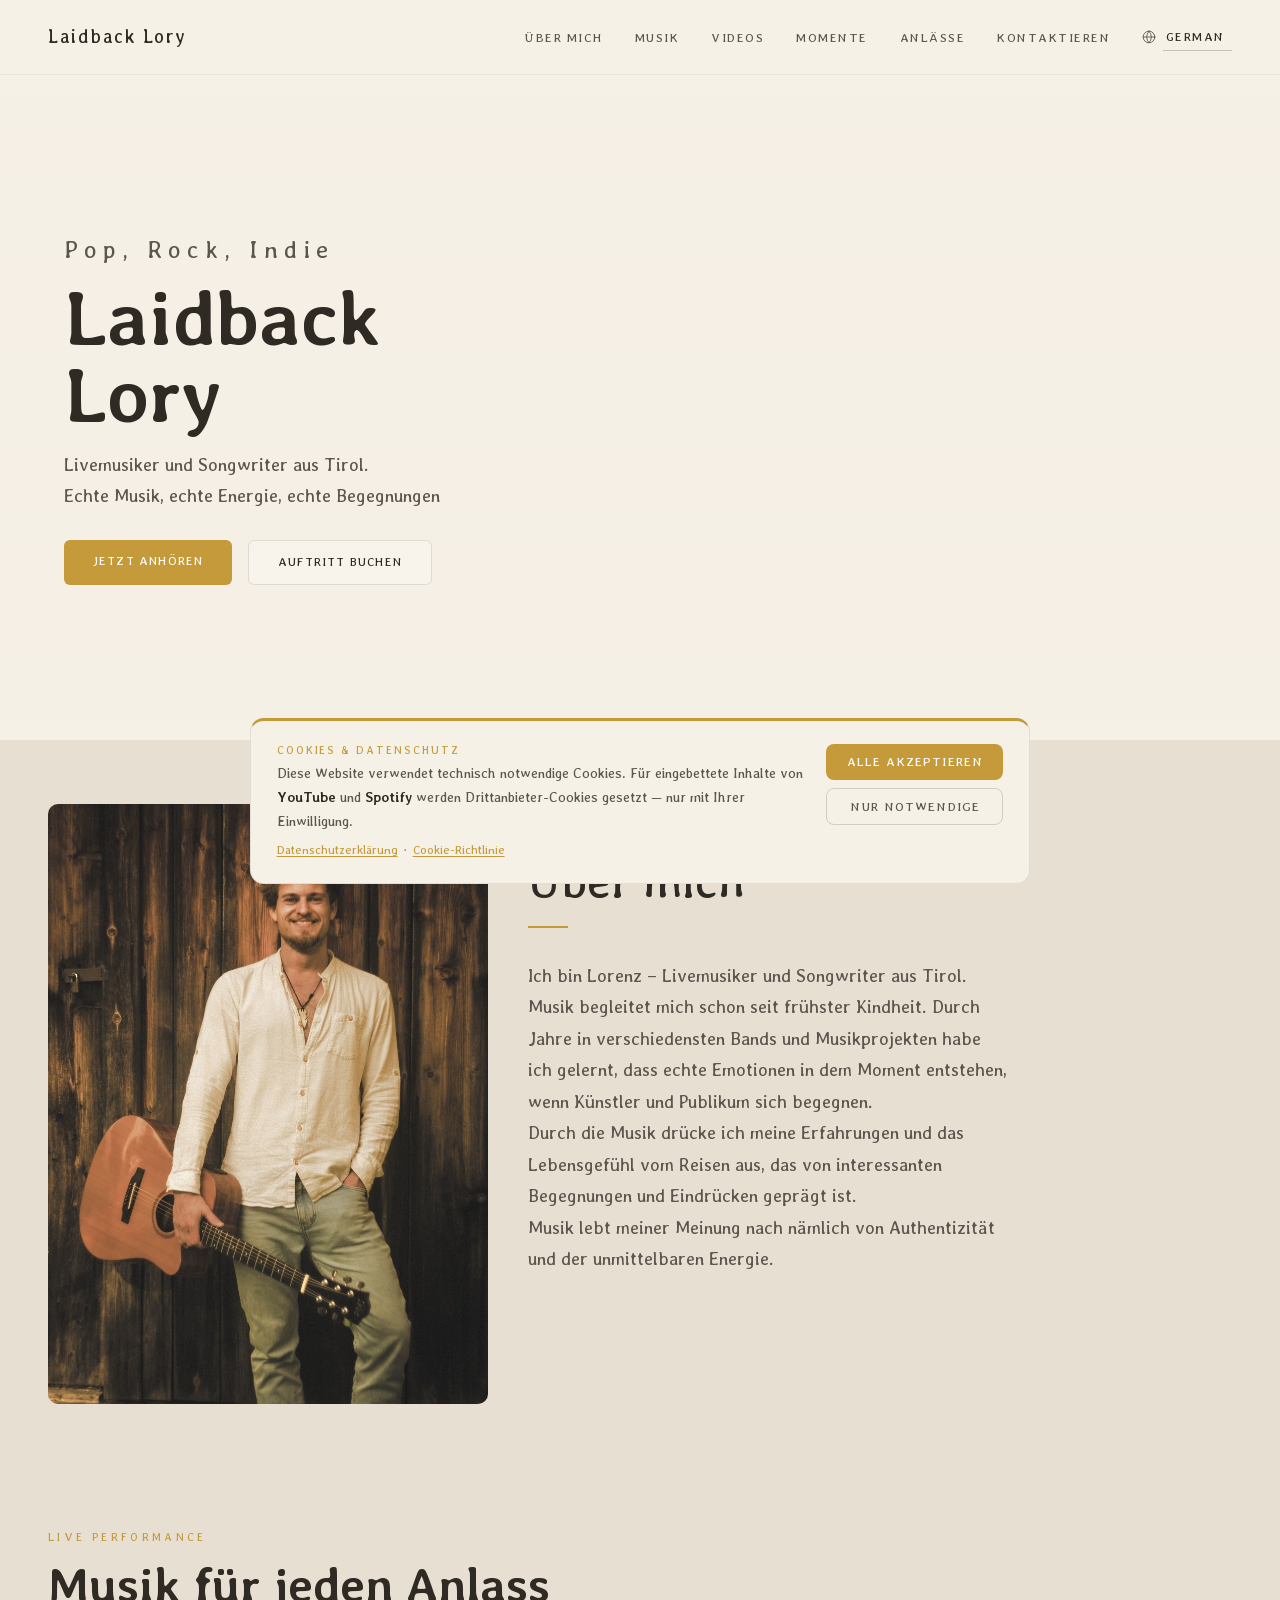
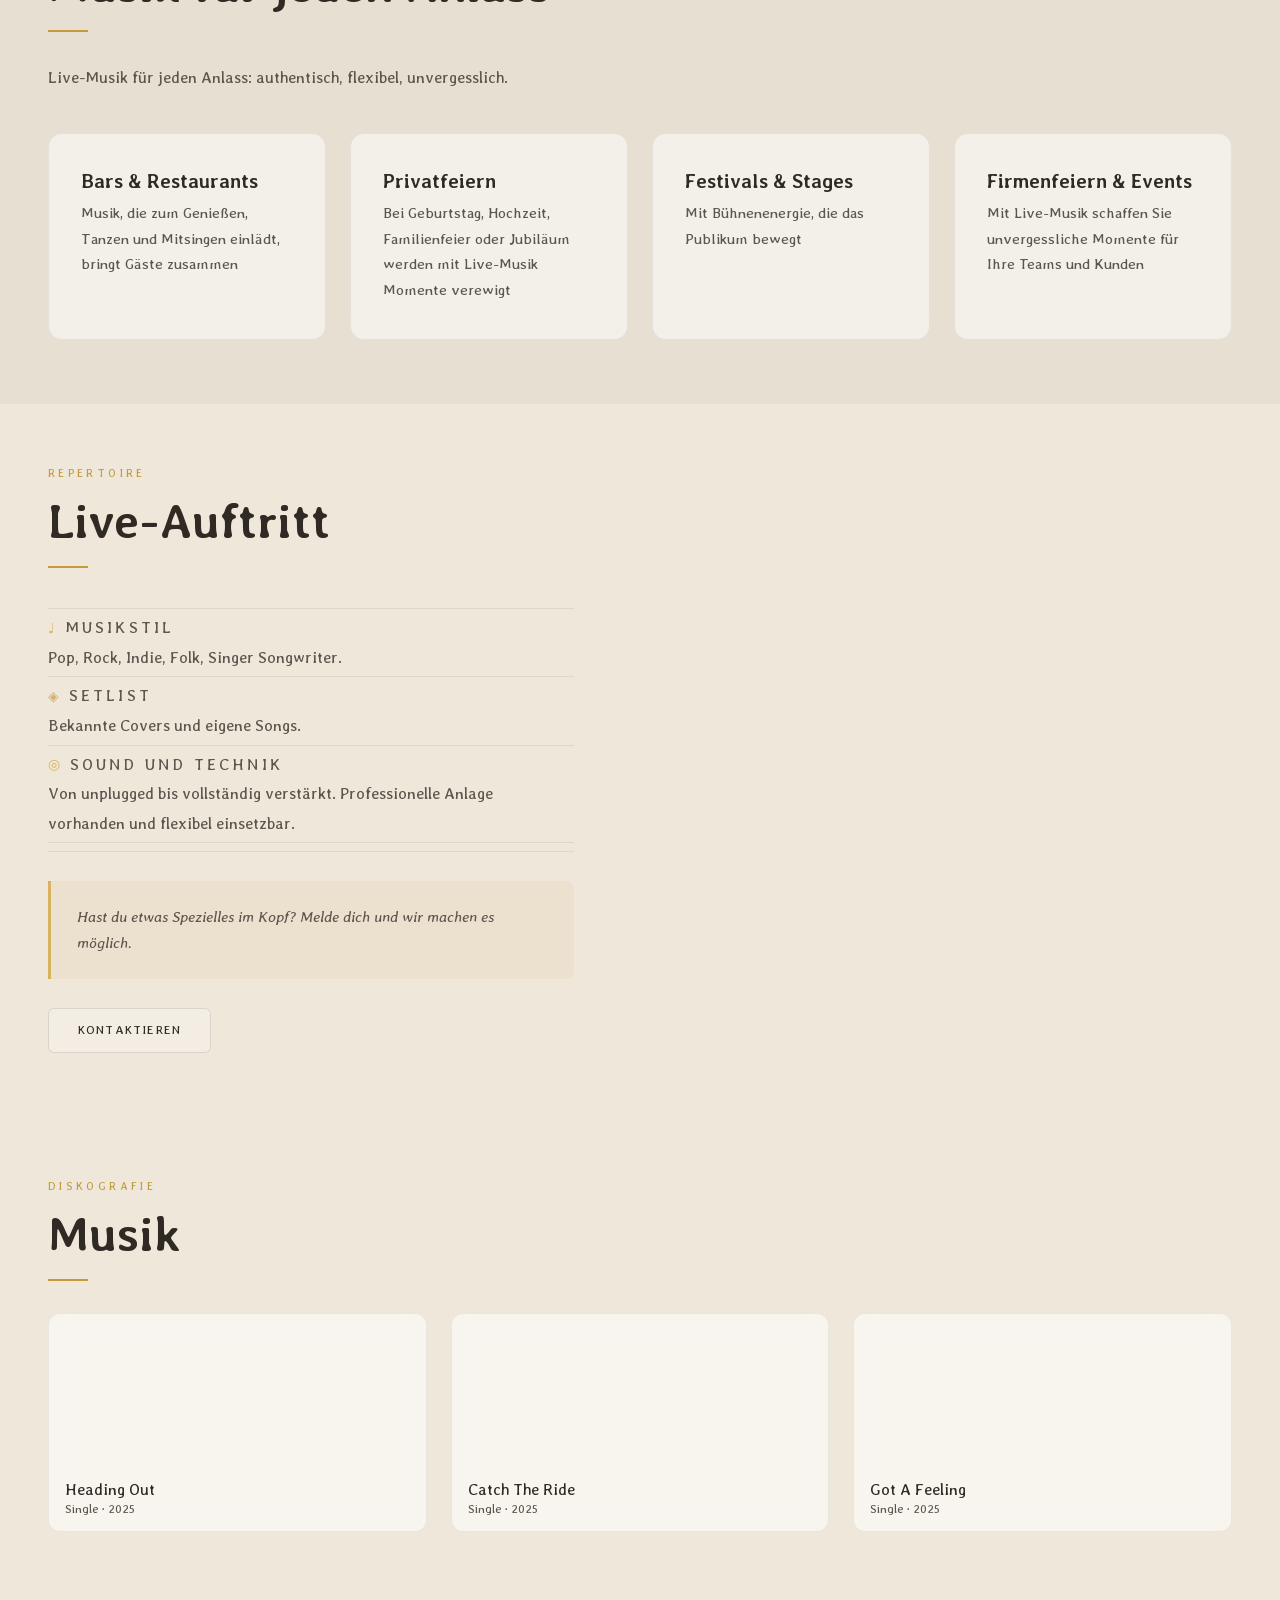
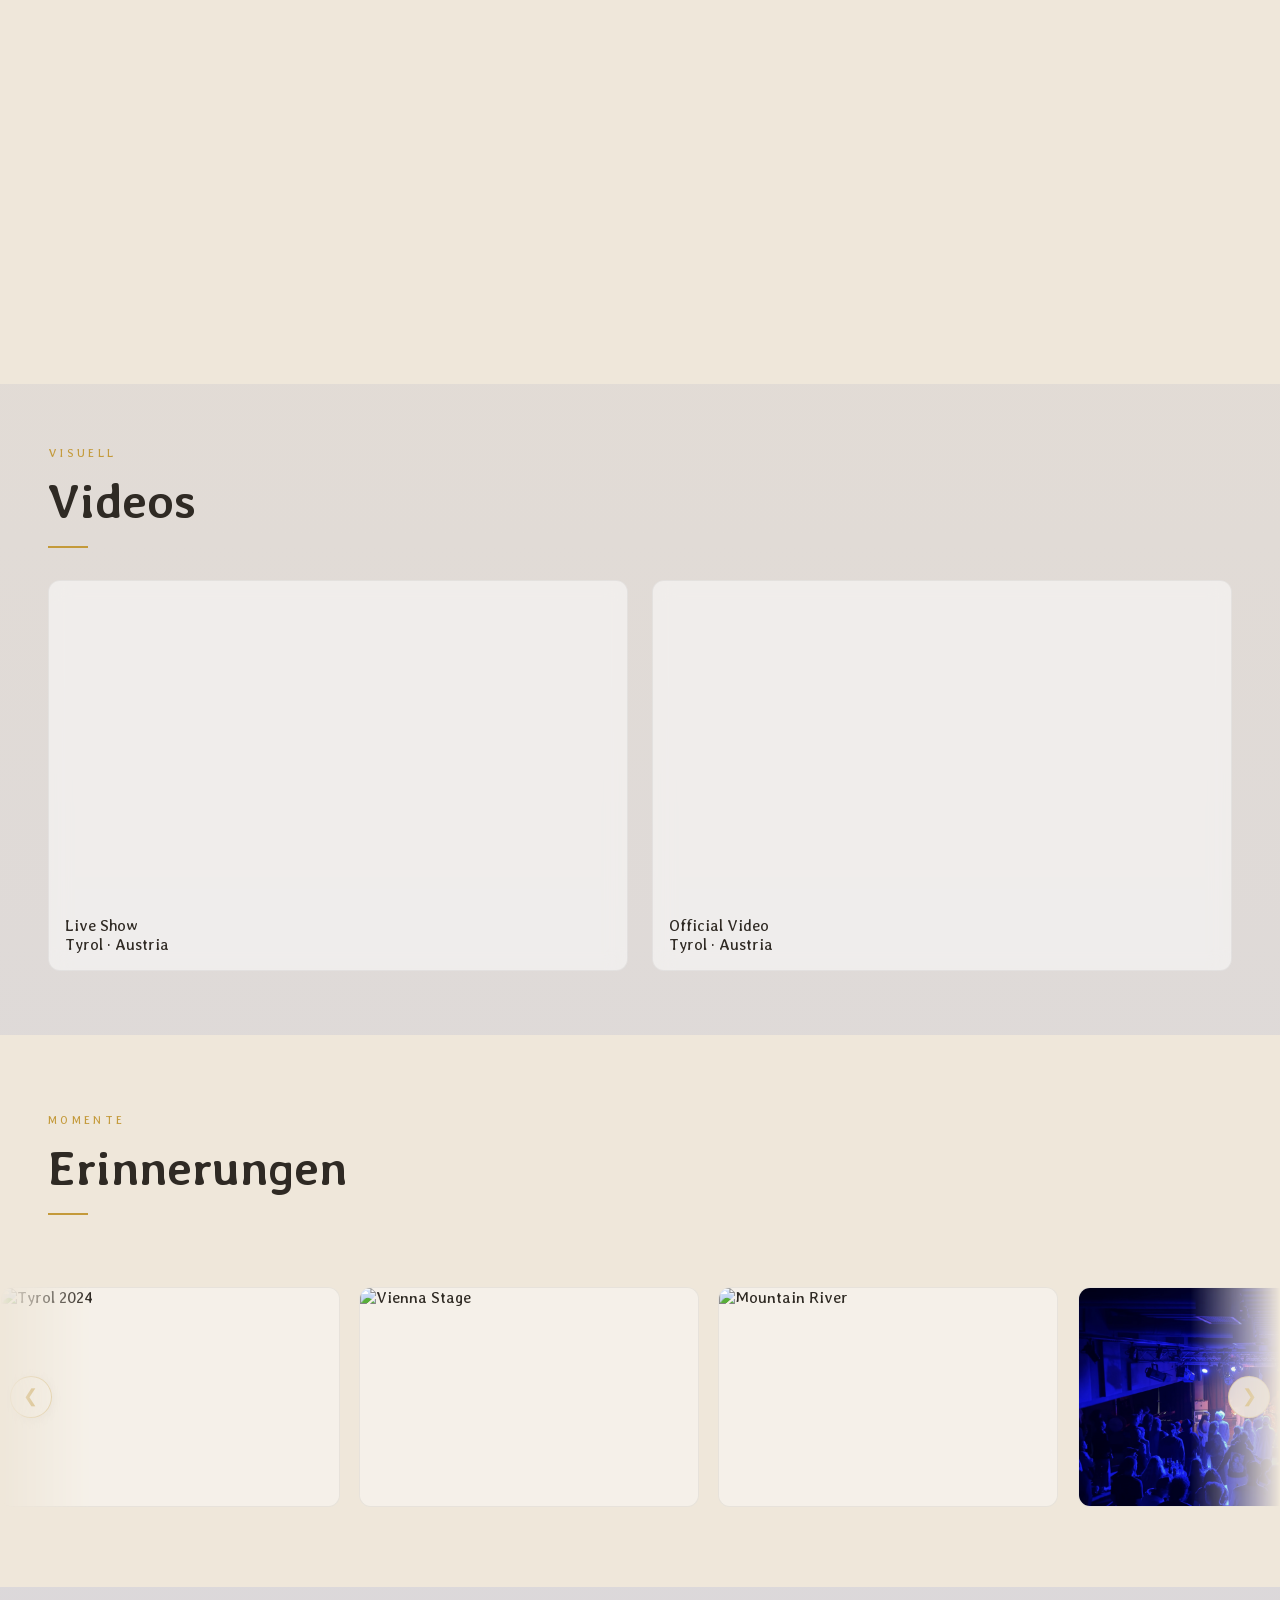
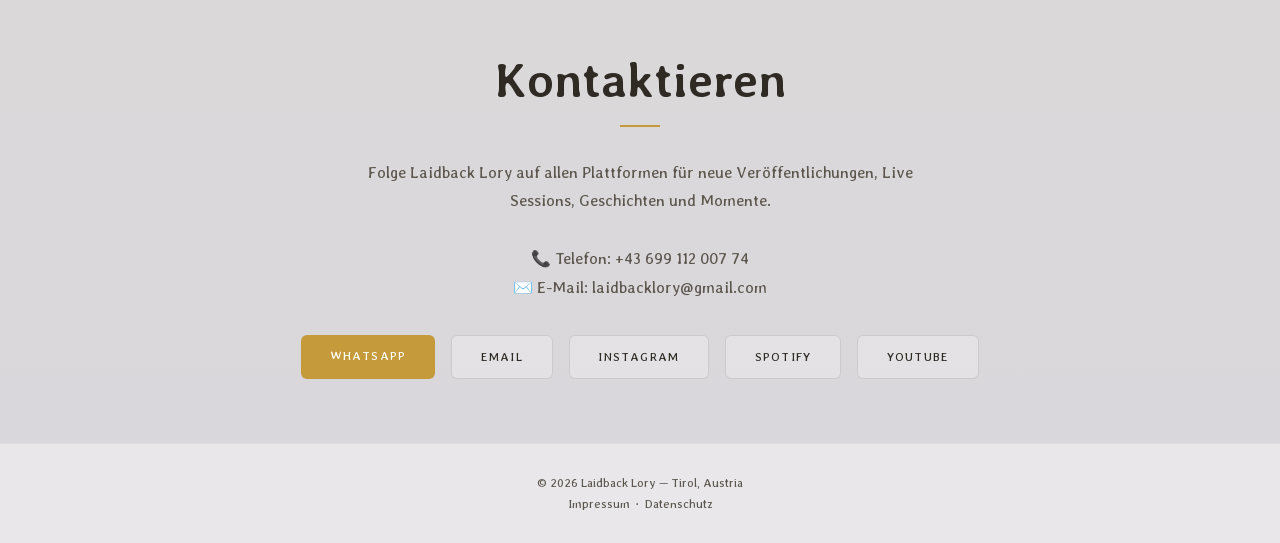
==== commit b78ef7b9: "refact1" ====
--- a/index.html
+++ b/index.html
@@ -408,7 +408,7 @@
 navLive: "Occasions",
 
 heroTag: "Pop, Rock, Indie",
-heroSub: "Live musician and songwriter from Tyrol.<br> Real music, real energy, real connections.",
+heroSub: "Live musician and songwriter from Tyrol.<br> Real music, real energy, real connections",
 
 listen: "Listen Now",
 bookShow: "Book a Show",
@@ -460,7 +460,7 @@
 followAlong: "Follow",
 connect: "Contact",
 
-connectText: "Follow Laidback Lory across all platforms for new releases, live sessions, stories and moments.<br><br>📞 Phone: +4369911200774<br>✉️ Email: laidbacklory@gmail.com",
+connectText: "Follow Laidback Lory across all platforms for new releases, live sessions, stories and moments.<br><br>📞 Phone: +43 699 112 007 74<br>✉️ Email: laidbacklory@gmail.com",
 },
 
       es: {
@@ -472,7 +472,7 @@
 navLive: "Ocasiones",
 
 heroTag: "Pop, Rock, Indie",
-heroSub: "Músico en vivo y cantautor de Tirol.<br> Música auténtica, energía auténtica y encuentros genuinos.",
+heroSub: "Músico en vivo y cantautor de Tirol.<br> Música auténtica, energía auténtica y encuentros genuinos",
 
 listen: "Escuchar",
 bookShow: "Reservar Show",
@@ -524,7 +524,7 @@
 followAlong: "Seguir",
 connect: "Contacto",
 
-connectText: "Sigue a Laidback Lory en todas las plataformas para descubrir nuevos lanzamientos, sesiones en vivo, historias y momentos.<br><br>📞 Teléfono: +4369911200774<br>✉️ Email: laidbacklory@gmail.com",
+connectText: "Sigue a Laidback Lory en todas las plataformas para descubrir nuevos lanzamientos, sesiones en vivo, historias y momentos.<br><br>📞 Teléfono: +43 699 112 007 74<br>✉️ Email: laidbacklory@gmail.com",
 },
 
      de: {
@@ -536,7 +536,7 @@
 navLive: "Anlässe",
 
 heroTag: "Pop, Rock, Indie",
-heroSub: "Livemusiker und Songwriter aus Tirol.<br> Echte Musik, echte Energie, echte Begegnungen.",
+heroSub: "Livemusiker und Songwriter aus Tirol.<br> Echte Musik, echte Energie, echte Begegnungen",
 
 listen: "Jetzt anhören",
 bookShow: "Auftritt buchen",
@@ -591,7 +591,7 @@
 followAlong: "Folgen",
 connect: "Kontaktieren",
 
-connectText: "Folge Laidback Lory auf allen Plattformen für neue Veröffentlichungen, Live Sessions, Geschichten und Momente.<br><br>📞 Telefon: +4369911200774<br>✉️ E-Mail: laidbacklory@gmail.com",
+connectText: "Folge Laidback Lory auf allen Plattformen für neue Veröffentlichungen, Live Sessions, Geschichten und Momente.<br><br>📞 Telefon: +43 699 112 007 74<br>✉️ E-Mail: laidbacklory@gmail.com",
 }
     };
 
